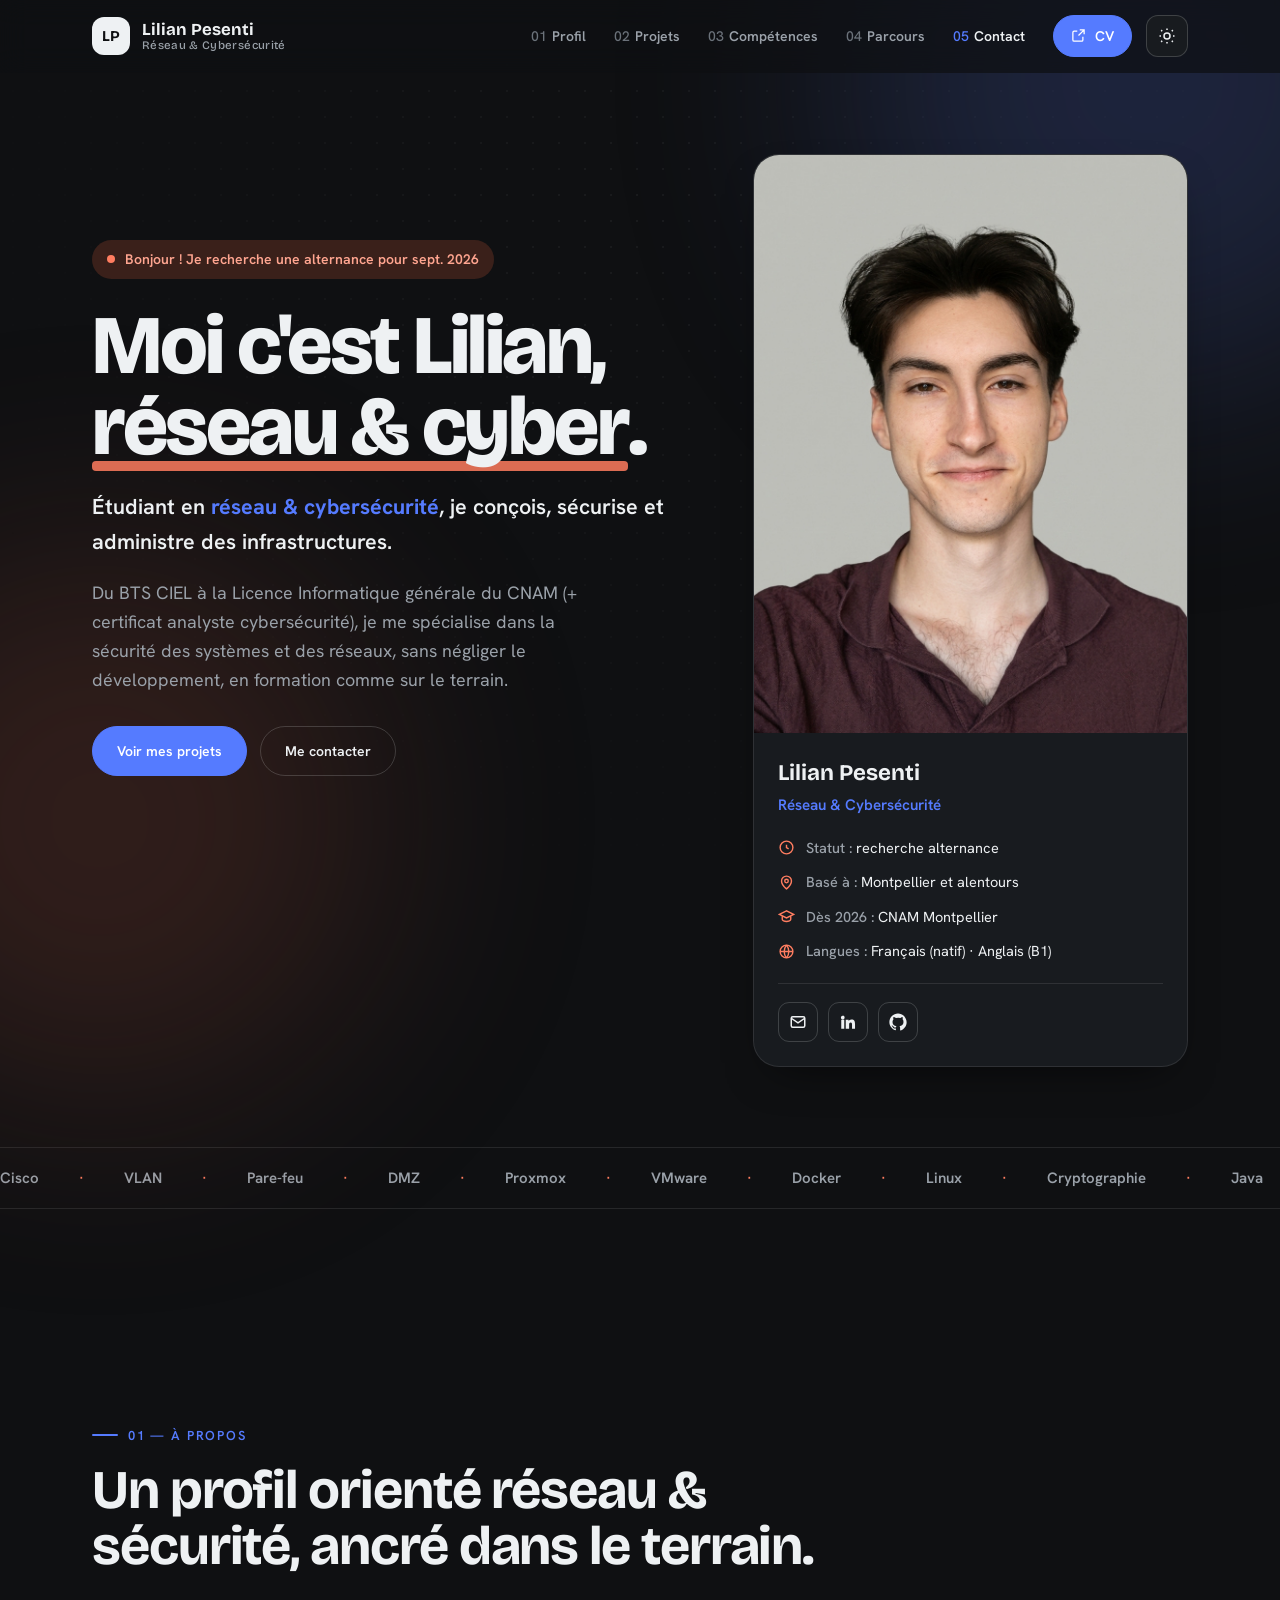
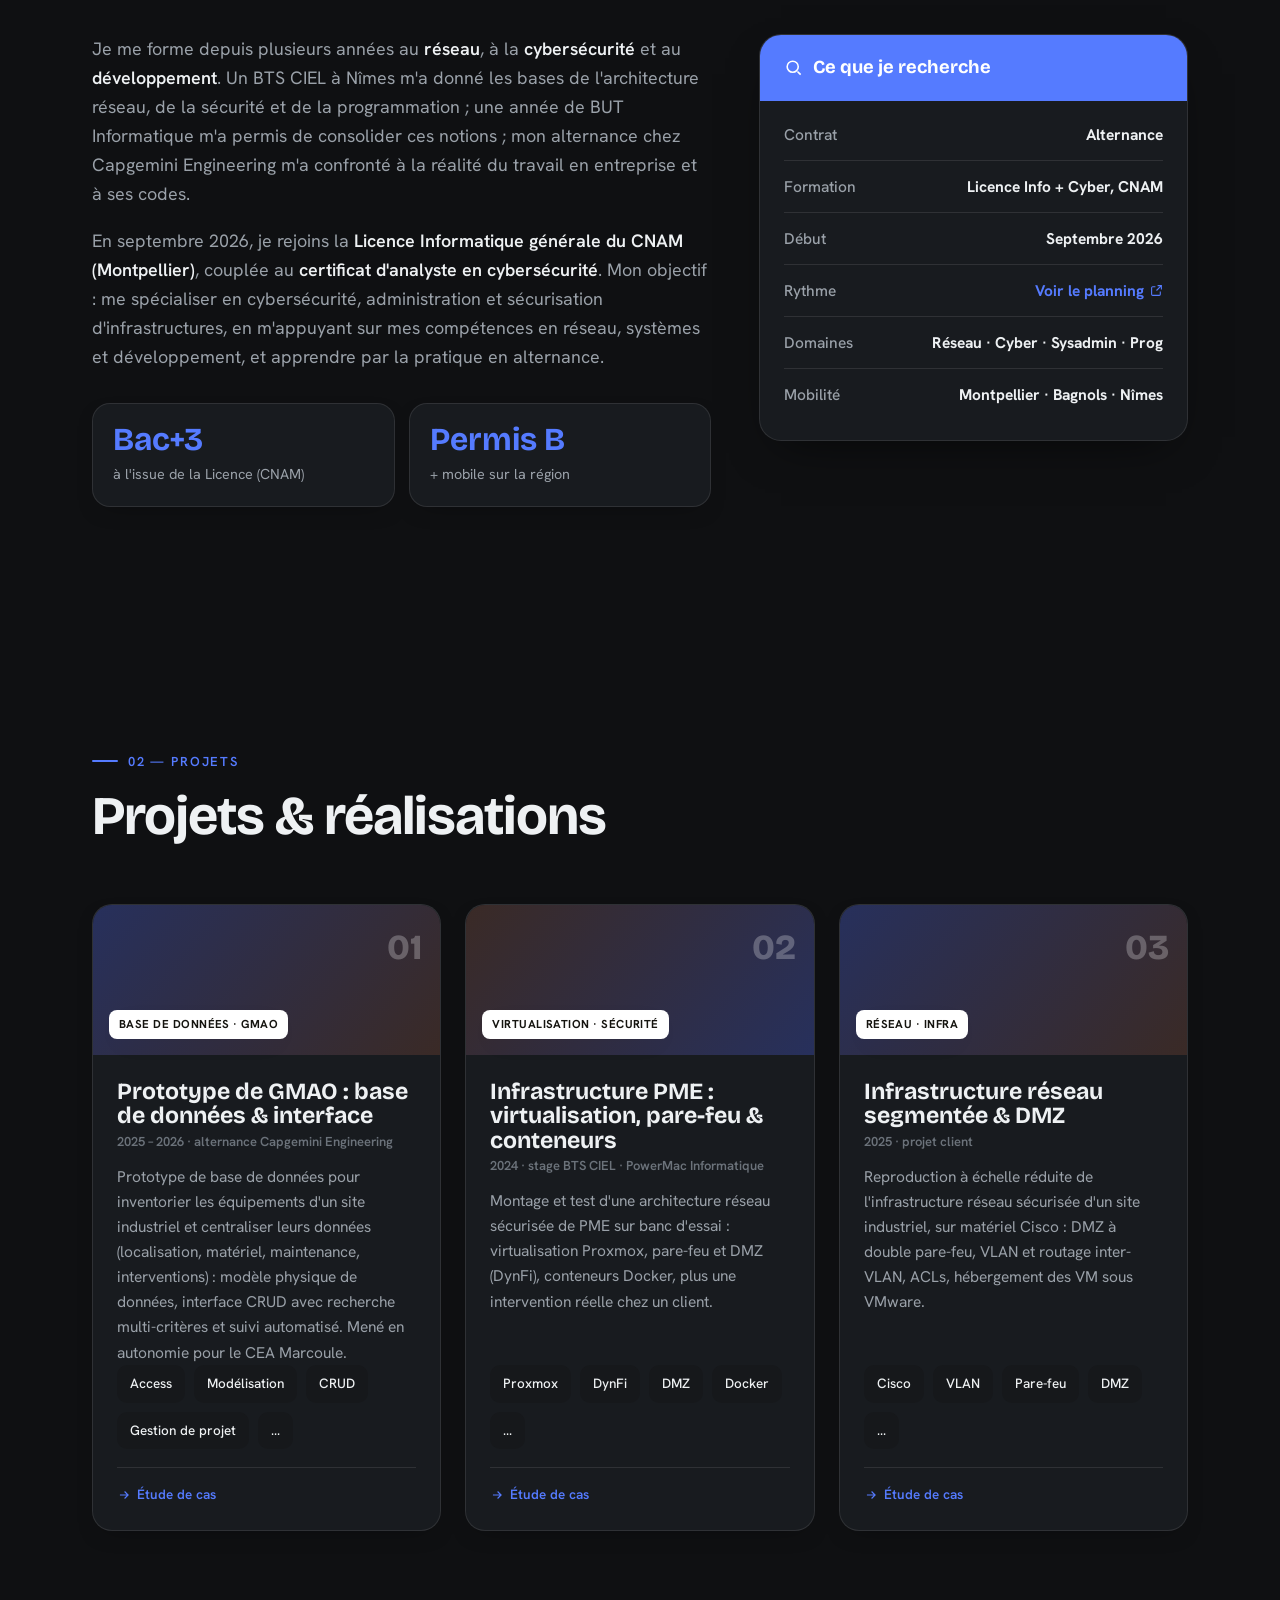
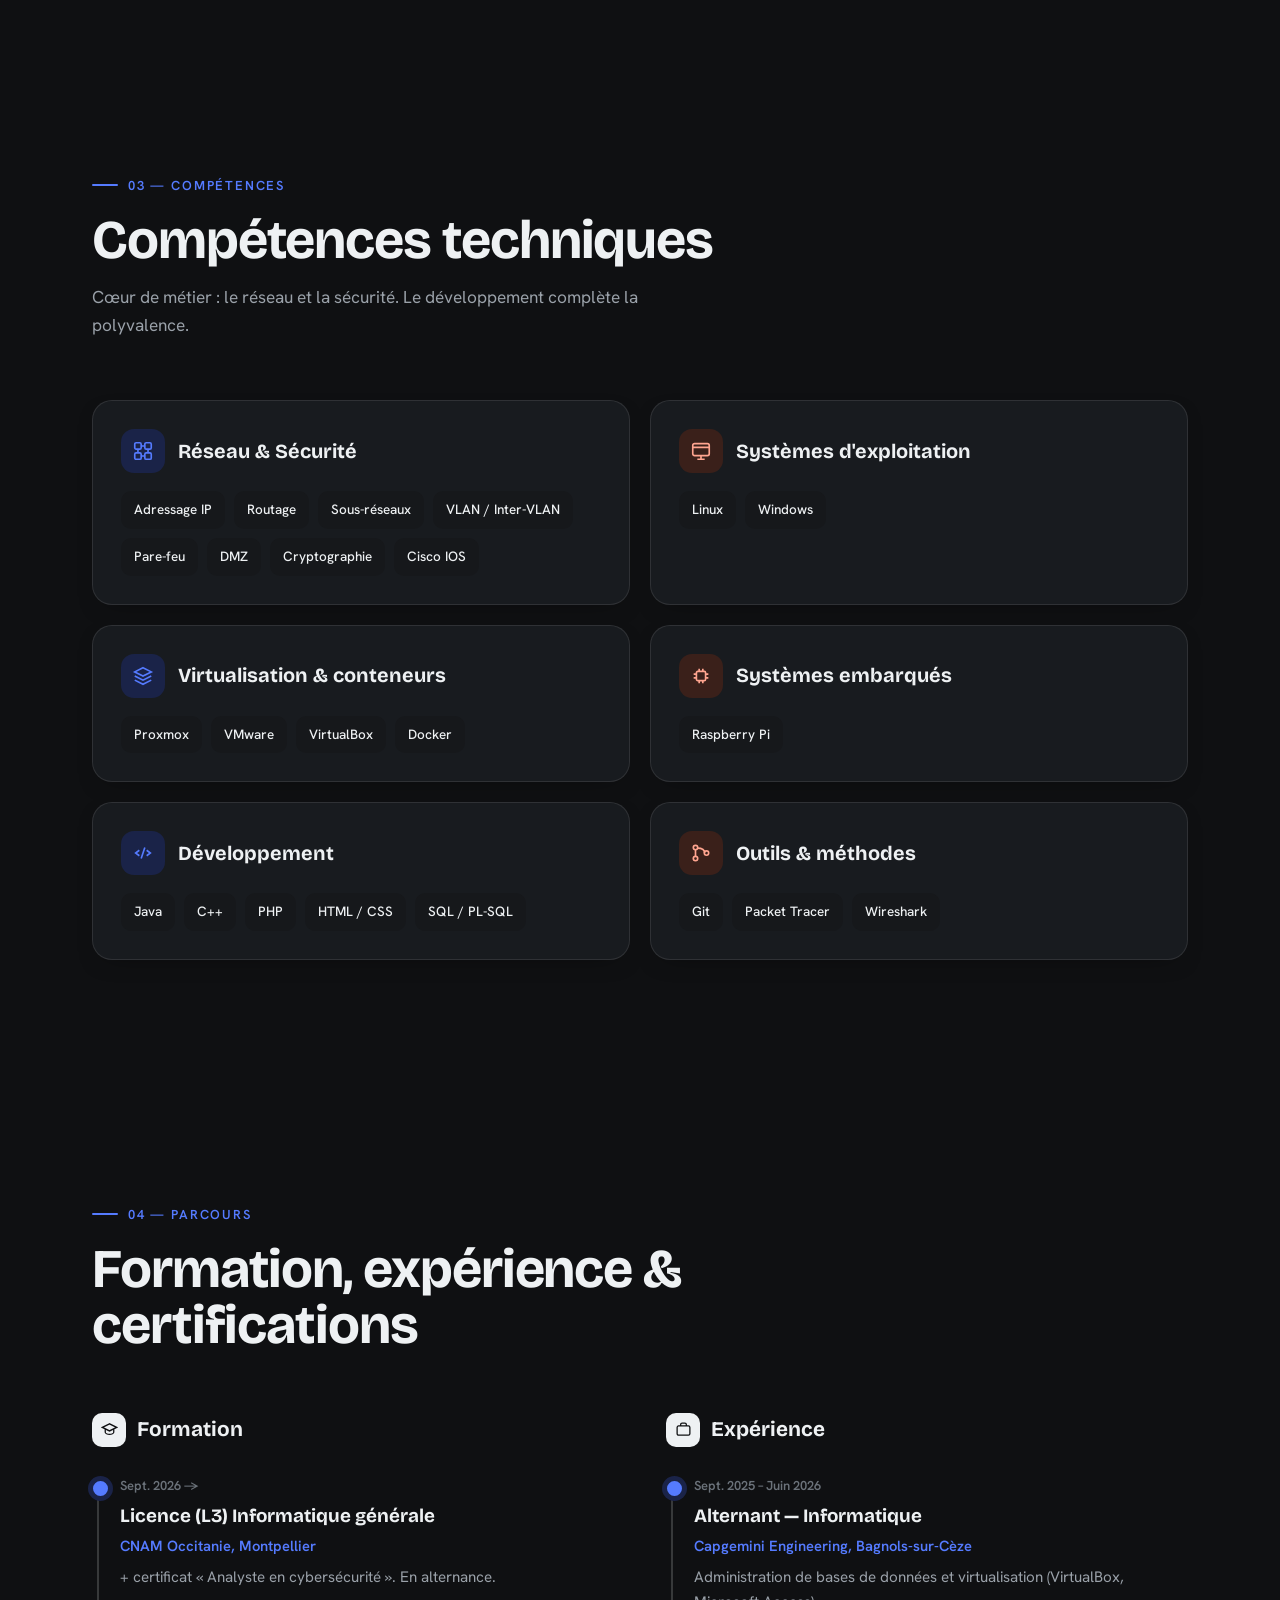
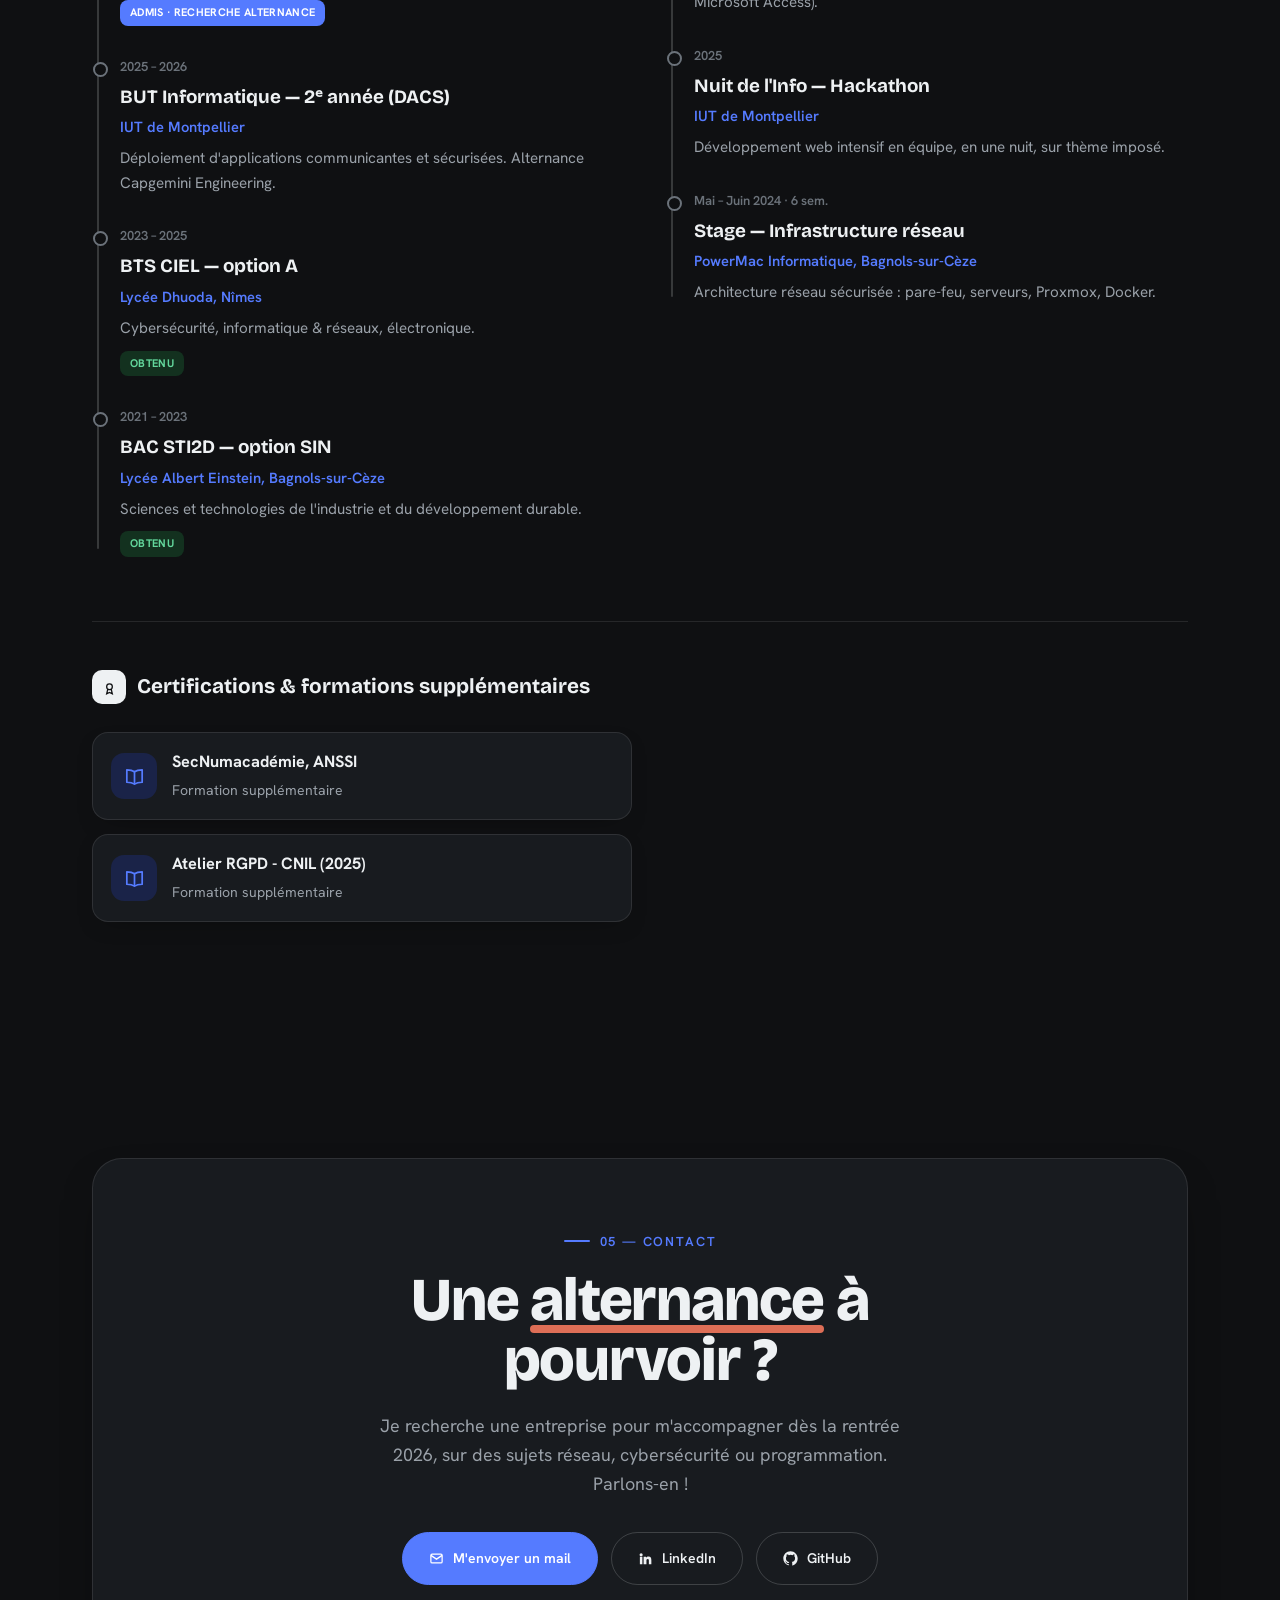
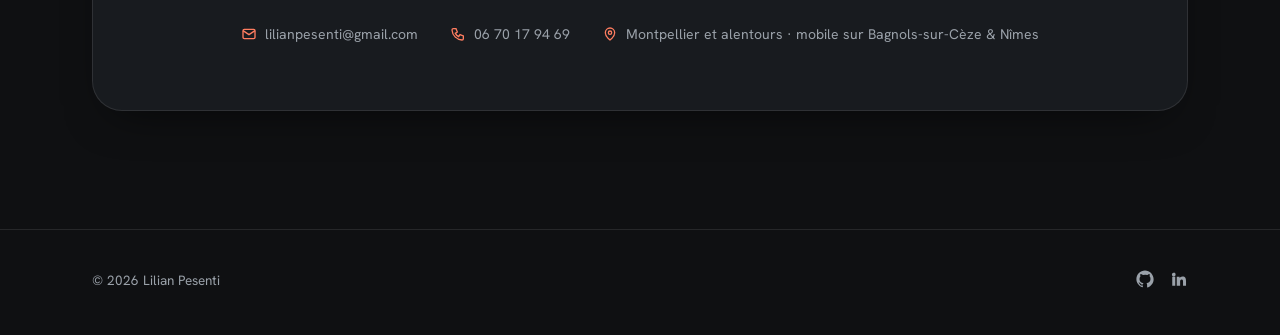
==== index.html @ 59ba8c82 "Add files via upload" ====
<!DOCTYPE html>
<html lang="fr">
<head>
<meta charset="UTF-8" />
<script>(function(){var d=document.documentElement;d.classList.add('js');try{var t=localStorage.getItem('theme');if(t!=='light')d.classList.add('dark');}catch(e){}})();</script>
<meta name="viewport" content="width=device-width, initial-scale=1.0" />
<title>Lilian Pesenti — Réseau &amp; Cybersécurité</title>
<meta name="description" content="Portfolio de Lilian Pesenti, étudiant en réseau & cybersécurité. Recherche une alternance, Licence Informatique générale + certificat analyste cybersécurité, CNAM Montpellier, septembre 2026." />

<link rel="preconnect" href="https://fonts.googleapis.com" />
<link rel="preconnect" href="https://fonts.gstatic.com" crossorigin />
<link href="https://fonts.googleapis.com/css2?family=Bricolage+Grotesque:opsz,wght@12..96,500..800&family=Hanken+Grotesk:wght@400;500;600;700&display=swap" rel="stylesheet" />

<link rel="stylesheet" href="css/base.css" />
<link rel="stylesheet" href="css/main.css" />
<link rel="stylesheet" href="css/dark.css" />
<script src="js/main.js" defer></script>
</head>
<body>
<div class="dots"></div><div class="blob b1"></div><div class="blob b2"></div>

<header id="top">
  <div class="wrap nav">
    <a class="brand" href="#"><span class="mk">LP</span><span class="nm">Lilian Pesenti<small>Réseau &amp; Cybersécurité</small></span></a>
    <div class="nav-right">
      <nav class="nav-links" id="menu">
        <a href="#profil"><span class="n">01</span>Profil</a>
        <a href="#projets"><span class="n">02</span>Projets</a>
        <a href="#competences"><span class="n">03</span>Compétences</a>
        <a href="#parcours"><span class="n">04</span>Parcours</a>
        <a href="#contact"><span class="n">05</span>Contact</a>
        <!-- ⚠ Dépose ton CV dans assets/CV.pdf -->
        <a class="btn btn-fill" href="assets/CV.pdf" target="_blank" rel="noopener"><svg viewBox="0 0 24 24" fill="none" stroke="currentColor" stroke-width="2"><path d="M14 3h7v7M21 3l-9 9M19 14v5a2 2 0 01-2 2H5a2 2 0 01-2-2V7a2 2 0 012-2h5"/></svg>CV</a>
      </nav>
      <button class="theme-toggle" id="themeToggle" aria-label="Changer de thème" title="Mode clair / sombre">
        <svg class="ic-sun" viewBox="0 0 24 24" fill="none" stroke="currentColor" stroke-width="2"><circle cx="12" cy="12" r="4"/><path d="M12 2v2M12 20v2M4 12H2M22 12h-2M5.6 5.6L4.2 4.2M19.8 19.8l-1.4-1.4M18.4 5.6l1.4-1.4M4.2 19.8l1.4-1.4"/></svg>
        <svg class="ic-moon" viewBox="0 0 24 24" fill="none" stroke="currentColor" stroke-width="2"><path d="M21 12.8A9 9 0 1111.2 3a7 7 0 009.8 9.8z"/></svg>
      </button>
      <button class="burger" id="burger" aria-label="Menu"><span></span><span></span><span></span></button>
    </div>
  </div>
</header>

<main>
<!-- ===================== HERO ===================== -->
<section class="hero">
  <div class="wrap">
    <div class="hero-grid">
      <div>
        <span class="hello" data-stg><span class="dot"></span>Bonjour ! Je recherche une alternance pour sept. 2026</span>
        <h1 data-stg>Moi c'est Lilian,<br><span class="u">réseau &amp; cyber</span>.</h1>
        <p class="role" data-stg>Étudiant en <b>réseau &amp; cybersécurité</b>, je conçois, sécurise et administre des infrastructures.</p>
        <!-- À AFFINER : ta phrase d'accroche -->
        <p class="lead" data-stg>Du BTS CIEL à la Licence Informatique générale du CNAM (+ certificat analyste cybersécurité), je me spécialise dans la sécurité des systèmes et des réseaux, sans négliger le développement, en formation comme sur le terrain.</p>
        <div class="cta" data-stg>
          <a class="btn btn-fill" href="#projets">Voir mes projets</a>
          <a class="btn" href="#contact">Me contacter</a>
        </div>
      </div>

      <aside class="pcard" data-stg>
        <div class="photo">
          <img src="assets/photo.jpg" alt="Lilian Pesenti" onerror="this.style.display='none';this.nextElementSibling.style.display='flex';">
          <div class="ph-ic" style="display:none;"><svg viewBox="0 0 24 24" fill="none" stroke="currentColor" stroke-width="1.6"><circle cx="12" cy="9" r="4"/><path d="M5.5 20a7 7 0 0113 0"/></svg>Ta photo ici</div>
        </div>
        <div class="pbody">
          <div class="pname">Lilian Pesenti</div>
          <div class="prole">Réseau &amp; Cybersécurité</div>
          <div class="pfacts">
            <div class="pf"><svg viewBox="0 0 24 24" fill="none" stroke="currentColor" stroke-width="2"><circle cx="12" cy="12" r="9"/><path d="M12 8v4l3 2"/></svg><span><b>Statut :</b> recherche alternance</span></div>
            <div class="pf"><svg viewBox="0 0 24 24" fill="none" stroke="currentColor" stroke-width="2"><path d="M12 21s-7-5.6-7-11a7 7 0 1114 0c0 5.4-7 11-7 11z"/><circle cx="12" cy="10" r="2.5"/></svg><span><b>Basé à :</b> Montpellier et alentours</span></div>
            <div class="pf"><svg viewBox="0 0 24 24" fill="none" stroke="currentColor" stroke-width="2"><path d="M12 4L2 9l10 5 10-5-10-5zM6 12v4c0 1.5 3 3 6 3s6-1.5 6-3v-4"/></svg><span><b>Dès 2026 :</b> CNAM Montpellier</span></div>
            <div class="pf"><svg viewBox="0 0 24 24" fill="none" stroke="currentColor" stroke-width="2"><circle cx="12" cy="12" r="9"/><path d="M3 12h18M12 3a14 14 0 010 18M12 3a14 14 0 000 18"/></svg><span><b>Langues :</b> Français (natif) · Anglais (B1)</span></div>
          </div>
          <div class="psoc">
            <a href="mailto:lilianpesenti@gmail.com" aria-label="E-mail"><svg viewBox="0 0 24 24" fill="none" stroke="currentColor" stroke-width="2"><rect x="3" y="5" width="18" height="14" rx="2"/><path d="M3 7l9 6 9-6"/></svg></a>
            <a href="https://www.linkedin.com/in/lilian-pesenti" target="_blank" rel="noopener" aria-label="LinkedIn"><svg viewBox="0 0 24 24" fill="currentColor"><path d="M4.98 3.5A2.5 2.5 0 002.5 6a2.5 2.5 0 002.48 2.5A2.5 2.5 0 007.5 6 2.5 2.5 0 004.98 3.5zM3 9h4v12H3zM9 9h3.8v1.7h.05c.53-1 1.83-2.05 3.76-2.05 4.02 0 4.76 2.65 4.76 6.1V21h-4v-5.4c0-1.29-.02-2.95-1.8-2.95-1.8 0-2.07 1.4-2.07 2.85V21H9z"/></svg></a>
            <a href="https://github.com/LilianPST" target="_blank" rel="noopener" aria-label="GitHub"><svg viewBox="0 0 24 24" fill="currentColor"><path d="M12 .5C5.7.5.5 5.7.5 12c0 5.1 3.3 9.4 7.9 10.9.6.1.8-.2.8-.5v-1.8c-3.2.7-3.9-1.4-3.9-1.4-.5-1.3-1.3-1.7-1.3-1.7-1-.7.1-.7.1-.7 1.2.1 1.8 1.2 1.8 1.2 1 1.8 2.7 1.3 3.4 1 .1-.8.4-1.3.7-1.6-2.6-.3-5.3-1.3-5.3-5.8 0-1.3.5-2.3 1.2-3.1-.1-.3-.5-1.5.1-3.1 0 0 1-.3 3.3 1.2a11.5 11.5 0 016 0C17 5 18 5.3 18 5.3c.6 1.6.2 2.8.1 3.1.8.8 1.2 1.8 1.2 3.1 0 4.5-2.7 5.5-5.3 5.8.4.4.8 1.1.8 2.2v3.3c0 .3.2.6.8.5 4.6-1.5 7.9-5.8 7.9-10.9C23.5 5.7 18.3.5 12 .5z"/></svg></a>
          </div>
        </div>
      </aside>
    </div>
  </div>

  <div class="strip" aria-hidden="true">
    <div class="run"><span>Cisco <i>·</i> VLAN <i>·</i> Pare-feu <i>·</i> DMZ <i>·</i> Proxmox <i>·</i> VMware <i>·</i> Docker <i>·</i> Linux <i>·</i> Cryptographie <i>·</i> Java <i>·</i> SQL <i>·</i> Git <i>·</i></span><span>Cisco <i>·</i> VLAN <i>·</i> Pare-feu <i>·</i> DMZ <i>·</i> Proxmox <i>·</i> VMware <i>·</i> Docker <i>·</i> Linux <i>·</i> Cryptographie <i>·</i> Java <i>·</i> SQL <i>·</i> Git <i>·</i></span></div>
  </div>
</section>

<!-- ===================== PROFIL ===================== -->
<section id="profil">
  <div class="wrap">
    <div class="sec-head reveal"><span class="eyebrow">01 — À propos</span><h2>Un profil orienté réseau &amp; sécurité, ancré dans le terrain.</h2></div>
    <div class="about-grid">
      <div class="about-text reveal">
        <p>Je me forme depuis plusieurs années au <b>réseau</b>, à la <b>cybersécurité</b> et au <b>développement</b>. Un BTS CIEL à Nîmes m'a donné les bases de l'architecture réseau, de la sécurité et de la programmation ; une année de BUT Informatique m'a permis de consolider ces notions ; mon alternance chez Capgemini Engineering m'a confronté à la réalité du travail en entreprise et à ses codes.</p>
        <p>En septembre 2026, je rejoins la <b>Licence Informatique générale du CNAM (Montpellier)</b>, couplée au <b>certificat d'analyste en cybersécurité</b>. Mon objectif : me spécialiser en cybersécurité, administration et sécurisation d'infrastructures, en m'appuyant sur mes compétences en réseau, systèmes et développement, et apprendre par la pratique en alternance.</p>
        <div class="metrics">
          <div class="metric reveal"><div class="n">Bac+3</div><div class="l">à l'issue de la Licence (CNAM)</div></div>
          <div class="metric reveal"><div class="n">Permis B</div><div class="l">+ mobile sur la région</div></div>
        </div>
      </div>
      <aside class="seek reveal">
        <div class="top"><svg viewBox="0 0 24 24" fill="none" stroke="currentColor" stroke-width="2"><circle cx="11" cy="11" r="7"/><path d="M21 21l-4-4"/></svg>Ce que je recherche</div>
        <div class="body">
          <div class="row"><dt>Contrat</dt><dd>Alternance</dd></div>
          <div class="row"><dt>Formation</dt><dd>Licence Info + Cyber, CNAM</dd></div>
          <div class="row"><dt>Début</dt><dd>Septembre 2026</dd></div>
          <div class="row"><dt>Rythme</dt><dd><a href="assets/PlanningAlternance.pdf" target="_blank" rel="noopener">Voir le planning <svg viewBox="0 0 24 24" fill="none" stroke="currentColor" stroke-width="2"><path d="M14 3h7v7M21 3l-9 9M19 14v5a2 2 0 01-2 2H5a2 2 0 01-2-2V7a2 2 0 012-2h5"/></svg></a></dd></div>
          <div class="row"><dt>Domaines</dt><dd>Réseau · Cyber · Sysadmin · Prog</dd></div>
          <div class="row"><dt>Mobilité</dt><dd>Montpellier · Bagnols · Nîmes</dd></div>
        </div>
      </aside>
    </div>
  </div>
</section>

<!-- ===================== PROJETS ===================== -->
<section id="projets">
  <div class="wrap">
    <div class="sec-head reveal"><span class="eyebrow">02 — Projets</span><h2>Projets &amp; réalisations</h2></div>
    <div class="proj-grid">
      <article class="proj reveal">
        <div class="cover"><span class="ci">01</span><span class="ctag">Base de données · GMAO</span></div>
        <div class="pin"><h3>Prototype de GMAO : base de données &amp; interface</h3><div class="yr">2025 – 2026 · alternance Capgemini Engineering</div><p>Prototype de base de données pour inventorier les équipements d'un site industriel et centraliser leurs données (localisation, matériel, maintenance, interventions) : modèle physique de données, interface CRUD avec recherche multi-critères et suivi automatisé. Mené en autonomie pour le CEA Marcoule.</p><div class="chips"><span class="chip">Access</span><span class="chip">Modélisation</span><span class="chip">CRUD</span><span class="chip">Gestion de projet</span><span class="chip">…</span></div><div class="links"><a class="card-link" href="projet-bdd-gmao.html"><svg viewBox="0 0 24 24" fill="none" stroke="currentColor" stroke-width="2"><path d="M5 12h14M13 6l6 6-6 6"/></svg>Étude de cas</a></div></div>
      </article>
      <article class="proj reveal">
        <div class="cover"><span class="ci">02</span><span class="ctag">Virtualisation · Sécurité</span></div>
        <div class="pin"><h3>Infrastructure PME : virtualisation, pare-feu &amp; conteneurs</h3><div class="yr">2024 · stage BTS CIEL · PowerMac Informatique</div><p>Montage et test d'une architecture réseau sécurisée de PME sur banc d'essai : virtualisation Proxmox, pare-feu et DMZ (DynFi), conteneurs Docker, plus une intervention réelle chez un client.</p><div class="chips"><span class="chip">Proxmox</span><span class="chip">DynFi</span><span class="chip">DMZ</span><span class="chip">Docker</span><span class="chip">…</span></div><div class="links"><a class="card-link" href="projet-infra-pme.html"><svg viewBox="0 0 24 24" fill="none" stroke="currentColor" stroke-width="2"><path d="M5 12h14M13 6l6 6-6 6"/></svg>Étude de cas</a></div></div>
      </article>
      <article class="proj reveal">
        <div class="cover"><span class="ci">03</span><span class="ctag">Réseau · Infra</span></div>
        <div class="pin"><h3>Infrastructure réseau segmentée &amp; DMZ</h3><div class="yr">2025 · projet client</div><p>Reproduction à échelle réduite de l'infrastructure réseau sécurisée d'un site industriel, sur matériel Cisco : DMZ à double pare-feu, VLAN et routage inter-VLAN, ACLs, hébergement des VM sous VMware.</p><div class="chips"><span class="chip">Cisco</span><span class="chip">VLAN</span><span class="chip">Pare-feu</span><span class="chip">DMZ</span><span class="chip">…</span></div><div class="links"><a class="card-link" href="projet-reseau-dmz.html"><svg viewBox="0 0 24 24" fill="none" stroke="currentColor" stroke-width="2"><path d="M5 12h14M13 6l6 6-6 6"/></svg>Étude de cas</a></div></div>
      </article>
    </div>
  </div>
</section>

<!-- ===================== COMPÉTENCES ===================== -->
<section id="competences">
  <div class="wrap">
    <div class="sec-head reveal"><span class="eyebrow">03 — Compétences</span><h2>Compétences techniques</h2><p class="kicker">Cœur de métier : le réseau et la sécurité. Le développement complète la polyvalence.</p></div>
    <div class="skills-grid">

      <div class="skill-card reveal">
        <div class="head"><span class="ic"><svg viewBox="0 0 24 24" fill="none" stroke="currentColor" stroke-width="1.8"><rect x="3" y="3" width="7" height="7" rx="1.5"/><rect x="14" y="3" width="7" height="7" rx="1.5"/><rect x="3" y="14" width="7" height="7" rx="1.5"/><rect x="14" y="14" width="7" height="7" rx="1.5"/><path d="M10 6.5h4M6.5 10v4M17.5 10v4M10 17.5h4"/></svg></span><h3>Réseau &amp; Sécurité</h3></div>
        <div class="chips"><span class="chip">Adressage IP</span><span class="chip">Routage</span><span class="chip">Sous-réseaux</span><span class="chip">VLAN / Inter-VLAN</span><span class="chip">Pare-feu</span><span class="chip">DMZ</span><span class="chip">Cryptographie</span><span class="chip">Cisco IOS</span></div>
      </div>

      <div class="skill-card reveal">
        <div class="head"><span class="ic"><svg viewBox="0 0 24 24" fill="none" stroke="currentColor" stroke-width="1.8"><rect x="3" y="4" width="18" height="13" rx="2"/><path d="M3 8h18M6 6h.01M8.5 6h.01"/><path d="M8 21h8M12 17v4"/></svg></span><h3>Systèmes d'exploitation</h3></div>
        <div class="chips"><span class="chip">Linux</span><span class="chip">Windows</span></div>
      </div>

      <div class="skill-card reveal">
        <div class="head"><span class="ic"><svg viewBox="0 0 24 24" fill="none" stroke="currentColor" stroke-width="1.8"><path d="M12 3l9 4.5-9 4.5-9-4.5L12 3z"/><path d="M3 12l9 4.5L21 12M3 16.5L12 21l9-4.5"/></svg></span><h3>Virtualisation &amp; conteneurs</h3></div>
        <div class="chips"><span class="chip">Proxmox</span><span class="chip">VMware</span><span class="chip">VirtualBox</span><span class="chip">Docker</span></div>
      </div>

      <div class="skill-card reveal">
        <div class="head"><span class="ic"><svg viewBox="0 0 24 24" fill="none" stroke="currentColor" stroke-width="1.8"><rect x="7" y="7" width="10" height="10" rx="1.5"/><path d="M10 7V4M14 7V4M10 20v-3M14 20v-3M7 10H4M7 14H4M20 10h-3M20 14h-3"/></svg></span><h3>Systèmes embarqués</h3></div>
        <!-- ⚠ Tu peux ajouter Arduino, microcontrôleurs, etc. si tu les pratiques -->
        <div class="chips"><span class="chip">Raspberry Pi</span></div>
      </div>

      <div class="skill-card reveal">
        <div class="head"><span class="ic"><svg viewBox="0 0 24 24" fill="none" stroke="currentColor" stroke-width="1.8"><path d="M8 9l-4 3 4 3M16 9l4 3-4 3M14 6l-4 12"/></svg></span><h3>Développement</h3></div>
        <div class="chips"><span class="chip">Java</span><span class="chip">C++</span><span class="chip">PHP</span><span class="chip">HTML / CSS</span><span class="chip">SQL / PL-SQL</span></div>
      </div>

      <div class="skill-card reveal">
        <div class="head"><span class="ic"><svg viewBox="0 0 24 24" fill="none" stroke="currentColor" stroke-width="1.8"><circle cx="6" cy="6" r="2.4"/><circle cx="6" cy="18" r="2.4"/><circle cx="18" cy="12" r="2.4"/><path d="M6 8.4v7.2M8 6.6c5 0 8 1.4 8 5.4"/></svg></span><h3>Outils &amp; méthodes</h3></div>
        <div class="chips"><span class="chip">Git</span><span class="chip">Packet Tracer</span><span class="chip">Wireshark</span></div>
      </div>

    </div>
  </div>
</section>

<!-- ===================== PARCOURS ===================== -->
<section id="parcours">
  <div class="wrap">
    <div class="sec-head reveal"><span class="eyebrow">04 — Parcours</span><h2>Formation, expérience &amp; certifications</h2></div>
    <div class="cols">
      <div class="reveal">
        <div class="col-title"><span class="ic"><svg viewBox="0 0 24 24" fill="none" stroke="currentColor" stroke-width="1.8"><path d="M12 4L2 9l10 5 10-5-10-5zM6 12v4c0 1.5 3 3 6 3s6-1.5 6-3v-4"/></svg></span>Formation</div>
        <div class="tl">
          <div class="tl-item live"><div class="date">Sept. 2026 →</div><h4>Licence (L3) Informatique générale</h4><div class="org">CNAM Occitanie, Montpellier</div><p>+ certificat « Analyste en cybersécurité ». En alternance.</p><span class="badge live">Admis · recherche alternance</span></div>
          <div class="tl-item"><div class="date">2025 – 2026</div><h4>BUT Informatique — 2ᵉ année (DACS)</h4><div class="org">IUT de Montpellier</div><p>Déploiement d'applications communicantes et sécurisées. Alternance Capgemini Engineering.</p></div>
          <div class="tl-item"><div class="date">2023 – 2025</div><h4>BTS CIEL — option A</h4><div class="org">Lycée Dhuoda, Nîmes</div><p>Cybersécurité, informatique &amp; réseaux, électronique.</p><span class="badge ok">Obtenu</span></div>
          <div class="tl-item"><div class="date">2021 – 2023</div><h4>BAC STI2D — option SIN</h4><div class="org">Lycée Albert Einstein, Bagnols-sur-Cèze</div><!-- ⚠ vérifier le lycée --><p>Sciences et technologies de l'industrie et du développement durable.</p><span class="badge ok">Obtenu</span></div>
        </div>
      </div>
      <div class="reveal">
        <div class="col-title"><span class="ic"><svg viewBox="0 0 24 24" fill="none" stroke="currentColor" stroke-width="1.8"><rect x="3" y="7" width="18" height="13" rx="2"/><path d="M8 7V5a2 2 0 012-2h4a2 2 0 012 2v2"/></svg></span>Expérience</div>
        <div class="tl">
          <div class="tl-item live"><div class="date">Sept. 2025 – Juin 2026</div><h4>Alternant — Informatique</h4><div class="org">Capgemini Engineering, Bagnols-sur-Cèze</div><!-- ⚠ enrichir les missions --><p>Administration de bases de données et virtualisation (VirtualBox, Microsoft Access).</p></div>
          <div class="tl-item"><div class="date">2025</div><h4>Nuit de l'Info — Hackathon</h4><div class="org">IUT de Montpellier</div><p>Développement web intensif en équipe, en une nuit, sur thème imposé.</p></div>
          <div class="tl-item"><div class="date">Mai – Juin 2024 · 6 sem.</div><h4>Stage — Infrastructure réseau</h4><div class="org">PowerMac Informatique, Bagnols-sur-Cèze</div><p>Architecture réseau sécurisée : pare-feu, serveurs, Proxmox, Docker.</p></div>
        </div>
      </div>
    </div>

    <!-- Certifications : bandeau pleine largeur, mis en avant -->
    <div class="certs-block reveal">
      <div class="col-title"><span class="ic"><svg viewBox="0 0 24 24" fill="none" stroke="currentColor" stroke-width="1.8"><path d="M12 15a4 4 0 100-8 4 4 0 000 8zM9.5 14.5L8 21l4-2 4 2-1.5-6.5"/></svg></span>Certifications &amp; formations supplémentaires</div>
      <div class="cert-grid">
        <div class="cert"><span class="bd"><svg viewBox="0 0 24 24" fill="none" stroke="currentColor" stroke-width="1.8" stroke-linejoin="round"><path d="M12 7c-1.8-1.3-4.5-2-8-2v13c3.5 0 6.2.7 8 2 1.8-1.3 4.5-2 8-2V5c-3.5 0-6.2.7-8 2z"/><path d="M12 7v13"/></svg></span><div><strong>SecNumacadémie, ANSSI</strong><span>Formation supplémentaire</span></div></div>
        <div class="cert"><span class="bd"><svg viewBox="0 0 24 24" fill="none" stroke="currentColor" stroke-width="1.8" stroke-linejoin="round"><path d="M12 7c-1.8-1.3-4.5-2-8-2v13c3.5 0 6.2.7 8 2 1.8-1.3 4.5-2 8-2V5c-3.5 0-6.2.7-8 2z"/><path d="M12 7v13"/></svg></span><div><strong>Atelier RGPD - CNIL (2025)</strong><span>Formation supplémentaire</span></div></div>
      </div>
    </div>
  </div>
</section>

<!-- ===================== CONTACT ===================== -->
<section id="contact">
  <div class="wrap">
    <div class="contact-card reveal">
      <span class="eyebrow" style="justify-content:center;">05 — Contact</span>
      <h2>Une <span class="u">alternance</span> à pourvoir&nbsp;?</h2>
      <p class="sub">Je recherche une entreprise pour m'accompagner dès la rentrée 2026, sur des sujets réseau, cybersécurité ou programmation. Parlons-en !</p>
      <div class="actions">
        <a class="btn btn-fill" href="mailto:lilianpesenti@gmail.com"><svg viewBox="0 0 24 24" fill="none" stroke="currentColor" stroke-width="2"><rect x="3" y="5" width="18" height="14" rx="2"/><path d="M3 7l9 6 9-6"/></svg>M'envoyer un mail</a>
        <a class="btn" href="https://www.linkedin.com/in/lilian-pesenti" target="_blank" rel="noopener"><svg viewBox="0 0 24 24" fill="currentColor"><path d="M4.98 3.5A2.5 2.5 0 002.5 6a2.5 2.5 0 002.48 2.5A2.5 2.5 0 007.5 6 2.5 2.5 0 004.98 3.5zM3 9h4v12H3zM9 9h3.8v1.7h.05c.53-1 1.83-2.05 3.76-2.05 4.02 0 4.76 2.65 4.76 6.1V21h-4v-5.4c0-1.29-.02-2.95-1.8-2.95-1.8 0-2.07 1.4-2.07 2.85V21H9z"/></svg>LinkedIn</a>
        <a class="btn" href="https://github.com/LilianPST" target="_blank" rel="noopener"><svg viewBox="0 0 24 24" fill="currentColor"><path d="M12 .5C5.7.5.5 5.7.5 12c0 5.1 3.3 9.4 7.9 10.9.6.1.8-.2.8-.5v-1.8c-3.2.7-3.9-1.4-3.9-1.4-.5-1.3-1.3-1.7-1.3-1.7-1-.7.1-.7.1-.7 1.2.1 1.8 1.2 1.8 1.2 1 1.8 2.7 1.3 3.4 1 .1-.8.4-1.3.7-1.6-2.6-.3-5.3-1.3-5.3-5.8 0-1.3.5-2.3 1.2-3.1-.1-.3-.5-1.5.1-3.1 0 0 1-.3 3.3 1.2a11.5 11.5 0 016 0C17 5 18 5.3 18 5.3c.6 1.6.2 2.8.1 3.1.8.8 1.2 1.8 1.2 3.1 0 4.5-2.7 5.5-5.3 5.8.4.4.8 1.1.8 2.2v3.3c0 .3.2.6.8.5 4.6-1.5 7.9-5.8 7.9-10.9C23.5 5.7 18.3.5 12 .5z"/></svg>GitHub</a>
      </div>
      <div class="meta">
        <span><svg viewBox="0 0 24 24" fill="none" stroke="currentColor" stroke-width="2"><rect x="3" y="5" width="18" height="14" rx="2"/><path d="M3 7l9 6 9-6"/></svg>lilianpesenti@gmail.com</span>
        <span><svg viewBox="0 0 24 24" fill="none" stroke="currentColor" stroke-width="2"><path d="M5 4h4l2 5-3 2a11 11 0 005 5l2-3 5 2v4a2 2 0 01-2 2A16 16 0 013 6a2 2 0 012-2z"/></svg>06 70 17 94 69</span>
        <span><svg viewBox="0 0 24 24" fill="none" stroke="currentColor" stroke-width="2"><path d="M12 21s-7-5.6-7-11a7 7 0 1114 0c0 5.4-7 11-7 11z"/><circle cx="12" cy="10" r="2.5"/></svg>Montpellier et alentours · mobile sur Bagnols-sur-Cèze &amp; Nîmes</span>
      </div>
    </div>
  </div>
</section>
</main>

<footer><div class="wrap foot"><span>© <span id="year"></span> Lilian Pesenti</span><div class="soc"><a href="https://github.com/LilianPST" target="_blank" rel="noopener" aria-label="GitHub"><svg viewBox="0 0 24 24" fill="currentColor"><path d="M12 .5C5.7.5.5 5.7.5 12c0 5.1 3.3 9.4 7.9 10.9.6.1.8-.2.8-.5v-1.8c-3.2.7-3.9-1.4-3.9-1.4-.5-1.3-1.3-1.7-1.3-1.7-1-.7.1-.7.1-.7 1.2.1 1.8 1.2 1.8 1.2 1 1.8 2.7 1.3 3.4 1 .1-.8.4-1.3.7-1.6-2.6-.3-5.3-1.3-5.3-5.8 0-1.3.5-2.3 1.2-3.1-.1-.3-.5-1.5.1-3.1 0 0 1-.3 3.3 1.2a11.5 11.5 0 016 0C17 5 18 5.3 18 5.3c.6 1.6.2 2.8.1 3.1.8.8 1.2 1.8 1.2 3.1 0 4.5-2.7 5.5-5.3 5.8.4.4.8 1.1.8 2.2v3.3c0 .3.2.6.8.5 4.6-1.5 7.9-5.8 7.9-10.9C23.5 5.7 18.3.5 12 .5z"/></svg></a><a href="https://www.linkedin.com/in/lilian-pesenti" target="_blank" rel="noopener" aria-label="LinkedIn"><svg viewBox="0 0 24 24" fill="currentColor"><path d="M4.98 3.5A2.5 2.5 0 002.5 6a2.5 2.5 0 002.48 2.5A2.5 2.5 0 007.5 6 2.5 2.5 0 004.98 3.5zM3 9h4v12H3zM9 9h3.8v1.7h.05c.53-1 1.83-2.05 3.76-2.05 4.02 0 4.76 2.65 4.76 6.1V21h-4v-5.4c0-1.29-.02-2.95-1.8-2.95-1.8 0-2.07 1.4-2.07 2.85V21H9z"/></svg></a></div></div></footer>
</body>
</html>
---- css/base.css ----
/* =============================================================
   BASE — tokens, reset, typographie, fonds, utilitaires partagés
   Modifier ici : couleurs, polices, boutons, puces, badges.
   ============================================================= */

:root{
  /* Couleurs */
  --bg:#f7f5f0;        --bg-2:#efece3;       --card:#ffffff;
  --ink:#1a1916;       --muted:#6c685f;      --muted-2:#9c978c;
  --blue:#2d5bff;      --blue-ink:#1c3fcf;   --blue-soft:#e7ecff;
  --coral:#ff6a4d;     --coral-ink:#c33c22;  --coral-soft:#ffe5de;
  --green:#16a34a;     --green-ink:#0a7c43;  --green-soft:#dcf5e6;
  --line:rgba(26,25,22,.10);  --line-2:rgba(26,25,22,.18);

  /* Ombres */
  --shadow:0 14px 44px -22px rgba(26,25,22,.30);
  --shadow-sm:0 6px 20px -12px rgba(26,25,22,.25);

  /* Typographie */
  --disp:'Bricolage Grotesque', sans-serif;
  --sans:'Hanken Grotesk', sans-serif;

  /* Mise en page */
  --maxw:1160px;  --r:20px;
  --ease:cubic-bezier(.22,.61,.36,1);
}

*{margin:0;padding:0;box-sizing:border-box;}
html{scroll-behavior:smooth;}
body{
  font-family:var(--sans);
  background:var(--bg);
  color:var(--ink);
  line-height:1.62;
  font-size:17px;
  -webkit-font-smoothing:antialiased;
  overflow-x:hidden;
}
a{color:inherit;text-decoration:none;}
img{max-width:100%;display:block;}
::selection{background:var(--blue);color:#fff;}

/* ---- Fonds décoratifs ---- */
.dots,.blob{position:fixed;z-index:0;pointer-events:none;}
.dots{
  inset:0;
  background-image:radial-gradient(rgba(26,25,22,.055) 1px,transparent 1px);
  background-size:26px 26px;
  -webkit-mask-image:radial-gradient(circle at 50% 24%,#000,transparent 78%);
          mask-image:radial-gradient(circle at 50% 24%,#000,transparent 78%);
}
.blob{border-radius:50%;filter:blur(120px);}
.blob.b1{width:620px;height:620px;background:#bfccff;top:-230px;right:-180px;opacity:.38;}
.blob.b2{width:560px;height:560px;background:#ffccbb;bottom:-200px;left:-180px;opacity:.32;}

/* ---- Conteneur & sections ---- */
.wrap{max-width:var(--maxw);margin:0 auto;padding:0 32px;position:relative;z-index:2;}
section{padding:118px 0;}

/* ---- En-têtes de section ---- */
.eyebrow{display:inline-flex;align-items:center;gap:10px;font-size:13px;font-weight:600;letter-spacing:.14em;text-transform:uppercase;color:var(--blue);}
.eyebrow::before{content:"";width:26px;height:2px;background:var(--blue);border-radius:2px;}
.sec-head{margin-bottom:60px;max-width:760px;}
.sec-head h2{font-family:var(--disp);font-weight:700;font-size:clamp(2.1rem,4.8vw,3.4rem);line-height:1.03;letter-spacing:-.02em;margin-top:16px;}
.sec-head .kicker{color:var(--muted);font-size:1.08rem;margin-top:16px;max-width:600px;}

/* ---- Boutons ---- */
.btn{
  font-size:14px;font-weight:600;padding:11px 20px;border-radius:999px;
  border:1.5px solid var(--line-2);background:transparent;color:var(--ink);
  cursor:pointer;display:inline-flex;align-items:center;gap:9px;
  transition:transform .2s var(--ease),box-shadow .2s,background .2s,color .2s,border-color .2s;
}
.btn:hover{transform:translateY(-2px);box-shadow:var(--shadow-sm);}
.btn svg{width:15px;height:15px;}
.btn-fill{background:var(--blue);border-color:var(--blue);color:#fff;}
.btn-fill:hover{background:var(--blue-ink);border-color:var(--blue-ink);box-shadow:0 12px 30px -12px rgba(45,91,255,.6);}

/* ---- Puces / tags ---- */
.chips{display:flex;flex-wrap:wrap;gap:9px;}
.chip{font-size:13.5px;font-weight:500;color:var(--ink);background:var(--bg-2);border:1px solid transparent;border-radius:10px;padding:7px 12px;transition:.2s;}
.chip:hover{background:var(--blue);color:#fff;}
.chip.ph{background:none;border:1px dashed var(--line-2);color:var(--muted-2);}

/* ---- Badges ---- */
.badge{display:inline-block;font-size:11px;font-weight:700;letter-spacing:.03em;text-transform:uppercase;padding:4px 10px;border-radius:8px;margin-top:10px;}
.badge.live{background:var(--blue);color:#fff;}
.badge.ok{background:var(--green-soft);color:var(--green-ink);} /* « Obtenu » → vert (positif) */

/* ---- Animations d'apparition ---- */
.js .reveal{opacity:0;transform:translateY(24px);transition:opacity .7s var(--ease),transform .7s var(--ease);}
.js .reveal.in{opacity:1;transform:none;}
.js [data-stg]{opacity:0;transform:translateY(20px);}
.js [data-stg].in{opacity:1;transform:none;transition:opacity .65s var(--ease),transform .65s var(--ease);}

@media (prefers-reduced-motion:reduce){
  *{animation:none!important;transition:none!important;}
  .js .reveal,.js [data-stg]{opacity:1!important;transform:none!important;}
  html{scroll-behavior:auto;}
}
---- css/main.css ----
/* =============================================================
   MAIN — nav, hero, sections, footer (mise en page)
   ============================================================= */

/* ---------- Navigation ---------- */
header{position:fixed;inset:0 0 auto 0;z-index:50;background:rgba(247,245,240,.78);backdrop-filter:blur(14px);-webkit-backdrop-filter:blur(14px);border-bottom:1px solid transparent;transition:border-color .3s,background .3s;}
header.scrolled{border-bottom-color:var(--line);background:rgba(247,245,240,.9);}
.nav{display:flex;align-items:center;justify-content:space-between;height:72px;}
.brand{display:flex;align-items:center;gap:12px;}
.brand .mk{width:38px;height:38px;border-radius:12px;background:var(--ink);color:var(--bg);display:grid;place-items:center;font-family:var(--disp);font-weight:700;font-size:15px;}
.brand .nm{font-family:var(--disp);font-weight:700;font-size:1.05rem;line-height:1.05;}
.brand small{display:block;color:var(--muted);font-weight:500;font-size:11.5px;letter-spacing:.03em;}
.nav-links{display:flex;align-items:center;gap:28px;}
.nav-links a{font-size:14px;font-weight:600;color:var(--muted);transition:color .2s;}
.nav-links a .n{color:var(--muted-2);font-weight:500;margin-right:5px;}
.nav-links a:hover,.nav-links a.active{color:var(--ink);}
.nav-links a.active .n{color:var(--blue);}
.nav .btn{padding:9px 17px;}
/* Le bouton CV rempli garde son texte blanc (la règle .nav-links a est plus spécifique que .btn-fill) */
.nav-links a.btn-fill,
.nav-links a.btn-fill:hover{color:#fff;}
.nav-right{display:flex;align-items:center;gap:14px;}
.theme-toggle{background:var(--card);border:1.5px solid var(--line-2);border-radius:12px;width:42px;height:42px;cursor:pointer;color:var(--ink);display:grid;place-items:center;transition:transform .2s var(--ease),border-color .2s,color .2s;}
.theme-toggle:hover{transform:translateY(-2px);border-color:var(--blue);color:var(--blue);}
.theme-toggle svg{width:18px;height:18px;}
.theme-toggle .ic-sun{display:none;}
html.dark .theme-toggle .ic-sun{display:block;}
html.dark .theme-toggle .ic-moon{display:none;}
.burger{display:none;background:var(--card);border:1.5px solid var(--line-2);border-radius:12px;width:42px;height:42px;cursor:pointer;color:var(--ink);}
.burger span{display:block;width:18px;height:2px;background:currentColor;margin:4px auto;border-radius:2px;}

/* ---------- Hero ---------- */
.hero{padding:clamp(150px,30vh,240px) 0 90px;}
.hero-grid{display:grid;grid-template-columns:1.25fr .9fr;gap:56px;align-items:start;}
.hello{display:inline-flex;align-items:center;gap:10px;background:var(--coral-soft);color:var(--coral-ink);font-weight:600;font-size:14px;padding:8px 15px;border-radius:999px;}
.hello .dot{width:8px;height:8px;border-radius:50%;background:var(--coral);animation:pulse 2.4s infinite;}
@keyframes pulse{0%{box-shadow:0 0 0 0 rgba(255,106,77,.5);}70%{box-shadow:0 0 0 9px rgba(255,106,77,0);}100%{box-shadow:0 0 0 0 rgba(255,106,77,0);}}
.hero h1{font-family:var(--disp);font-weight:800;font-size:clamp(2.8rem,7vw,5.2rem);line-height:.98;letter-spacing:-.03em;margin:26px 0 0;}
.hero h1 .u,.contact-card h2 .u{position:relative;white-space:nowrap;}
.hero h1 .u::after{content:"";position:absolute;left:0;right:0;bottom:.06em;height:.12em;background:var(--coral);border-radius:4px;z-index:-1;opacity:.85;}
.hero .role{font-size:clamp(1.05rem,2vw,1.35rem);color:var(--ink);font-weight:600;margin-top:22px;}
.hero .role b{color:var(--blue);}
.hero .lead{color:var(--muted);font-size:1.12rem;max-width:500px;margin-top:18px;}
.hero .cta{display:flex;flex-wrap:wrap;gap:13px;margin-top:32px;}
.hero .cta .btn{padding:13px 24px;}

/* ---------- Carte profil (hero) ---------- */
.pcard{background:var(--card);border:1px solid var(--line);border-radius:26px;box-shadow:var(--shadow);overflow:hidden;margin-top:calc(154px - clamp(150px,30vh,240px));}
.pcard .photo{aspect-ratio:1/.82;background:linear-gradient(135deg,var(--blue-soft),var(--coral-soft));display:grid;place-items:center;color:var(--muted);}
.pcard .photo .ph-ic{display:flex;flex-direction:column;align-items:center;gap:10px;font-size:13px;font-weight:600;}
.pcard .photo .ph-ic svg{width:46px;height:46px;opacity:.55;}
.pcard .photo img{width:100%;height:100%;object-fit:cover;}
.pcard .pbody{padding:22px 24px 24px;}
.pcard .pname{font-family:var(--disp);font-weight:700;font-size:1.4rem;}
.pcard .prole{color:var(--blue);font-weight:600;font-size:.95rem;margin-top:2px;}
.pcard .pfacts{margin-top:18px;display:grid;gap:11px;}
.pcard .pf{display:flex;align-items:center;gap:11px;font-size:14.5px;color:var(--ink);}
.pcard .pf svg{width:17px;height:17px;color:var(--coral);flex:none;}
.pcard .pf b{color:var(--muted);font-weight:500;}
.pcard .psoc{display:flex;gap:10px;margin-top:20px;padding-top:18px;border-top:1px solid var(--line);}
.pcard .psoc a{width:40px;height:40px;border-radius:11px;border:1px solid var(--line-2);display:grid;place-items:center;color:var(--ink);transition:.2s;}
.pcard .psoc a:hover{background:var(--ink);color:var(--bg);transform:translateY(-2px);}
.pcard .psoc svg{width:18px;height:18px;}

/* ---------- Bandeau défilant ---------- */
.strip{margin-top:80px;border-top:1px solid var(--line);border-bottom:1px solid var(--line);padding:18px 0;overflow:hidden;}
.strip .run{display:flex;gap:40px;white-space:nowrap;animation:run 30s linear infinite;font-weight:600;color:var(--muted);font-size:15px;}
.strip .run span{display:inline-flex;gap:40px;align-items:center;}
.strip .run i{color:var(--coral);font-style:normal;}
@keyframes run{to{transform:translateX(-50%);}}

/* ---------- Profil ---------- */
.about-grid{display:grid;grid-template-columns:1.3fr .9fr;gap:48px;align-items:start;}
.about-text p{color:var(--muted);font-size:1.12rem;margin-bottom:18px;}
.about-text p b{color:var(--ink);font-weight:600;}
.metrics{display:grid;grid-template-columns:repeat(2,1fr);gap:14px;margin-top:32px;}
.metric{background:var(--card);border:1px solid var(--line);border-radius:18px;padding:20px;box-shadow:var(--shadow-sm);}
.metric .n{font-family:var(--disp);font-weight:700;font-size:2rem;color:var(--blue);line-height:1;}
.metric .l{color:var(--muted);font-size:.9rem;margin-top:7px;}
.seek{background:var(--card);border:1px solid var(--line);border-radius:22px;box-shadow:var(--shadow);overflow:hidden;}
.seek .top{background:var(--blue);color:#fff;padding:18px 24px;font-family:var(--disp);font-weight:700;font-size:1.15rem;display:flex;align-items:center;gap:10px;}
.seek .top svg{width:19px;height:19px;}
.seek .body{padding:8px 24px 20px;}
.seek .row{display:flex;justify-content:space-between;gap:16px;padding:13px 0;border-bottom:1px solid var(--line);font-size:.97rem;}
.seek .row:last-child{border-bottom:none;}
.seek dt{color:var(--muted);font-weight:500;}
.seek dd{font-weight:700;text-align:right;}
.seek dd a{color:var(--blue);font-weight:700;display:inline-flex;align-items:center;gap:6px;transition:color .2s;}
.seek dd a:hover{color:var(--blue-ink);}
.seek dd a svg{width:13px;height:13px;}

/* ---------- Compétences ---------- */
.skills-grid{display:grid;grid-template-columns:repeat(2,1fr);gap:20px;}
.skill-card{background:var(--card);border:1px solid var(--line);border-radius:var(--r);padding:28px;box-shadow:var(--shadow-sm);transition:transform .3s var(--ease),box-shadow .3s;}
.skill-card:hover{transform:translateY(-4px);box-shadow:var(--shadow);}
.skill-card .head{display:flex;align-items:center;gap:13px;margin-bottom:18px;}
.skill-card .ic{width:44px;height:44px;border-radius:13px;background:var(--blue-soft);color:var(--blue);display:grid;place-items:center;}
.skill-card:nth-child(even) .ic{background:var(--coral-soft);color:var(--coral-ink);}
.skill-card .ic svg{width:22px;height:22px;}
.skill-card h3{font-family:var(--disp);font-weight:700;font-size:1.25rem;}

/* ---------- Parcours ---------- */
.cols{display:grid;grid-template-columns:1fr 1fr;gap:52px;}
.col-title{display:flex;align-items:center;gap:11px;font-family:var(--disp);font-weight:700;font-size:1.3rem;margin-bottom:28px;}
.col-title .ic{width:34px;height:34px;border-radius:10px;background:var(--ink);color:var(--bg);display:grid;place-items:center;}
.col-title .ic svg{width:17px;height:17px;}
.tl{position:relative;padding-left:28px;}
.tl::before{content:"";position:absolute;left:5px;top:8px;bottom:8px;width:2px;background:var(--line-2);border-radius:2px;}
.tl-item{position:relative;padding-bottom:30px;}
.tl-item:last-child{padding-bottom:0;}
.tl-item::before{content:"";position:absolute;left:-27px;top:6px;width:11px;height:11px;border-radius:50%;background:var(--bg);border:2.5px solid var(--muted-2);}
.tl-item.live::before{background:var(--blue);border-color:var(--blue);box-shadow:0 0 0 5px var(--blue-soft);}
.tl-item .date{font-size:13px;font-weight:600;color:var(--muted-2);}
.tl-item h4{font-family:var(--disp);font-weight:700;font-size:1.18rem;margin:5px 0 3px;}
.tl-item .org{color:var(--blue);font-weight:600;font-size:.92rem;}
.tl-item p{color:var(--muted);font-size:.95rem;margin-top:7px;}

/* Certifications — bandeau pleine largeur (mis en avant sous les colonnes) */
.certs-block{margin-top:64px;padding-top:48px;border-top:1px solid var(--line);}
.cert-grid{display:flex;flex-direction:column;gap:14px;}
.cert{display:flex;align-items:center;gap:15px;background:var(--card);border:1px solid var(--line);border-radius:16px;padding:16px 18px;box-shadow:var(--shadow-sm);max-width:540px;}
.cert .bd{width:46px;height:46px;border-radius:13px;background:var(--blue-soft);color:var(--blue);display:grid;place-items:center;flex:none;}
.cert .bd svg{width:23px;height:23px;}
.cert strong{display:block;font-size:1.02rem;}
.cert span{color:var(--muted);font-size:.88rem;}
.cert.ph{border-style:dashed;box-shadow:none;background:none;}
.cert.ph .bd{background:none;border:1px dashed var(--line-2);color:var(--muted-2);}

/* ---------- Projets ---------- */
.proj-grid{display:grid;grid-template-columns:repeat(3,1fr);gap:24px;}
.proj-grid:has(.proj:only-child){grid-template-columns:1fr;max-width:620px;}
.proj{position:relative;background:var(--card);border:1px solid var(--line);border-radius:var(--r);overflow:hidden;box-shadow:var(--shadow-sm);display:flex;flex-direction:column;transition:transform .35s var(--ease),box-shadow .35s;}
.proj .card-link::after{content:"";position:absolute;inset:0;z-index:2;border-radius:inherit;}
.proj:hover{transform:translateY(-6px);box-shadow:var(--shadow);}
.proj .cover{height:150px;background:linear-gradient(130deg,#cdd8ff,#ffd2c7);display:flex;align-items:flex-end;padding:16px;position:relative;}
.proj:nth-child(2) .cover{background:linear-gradient(130deg,#ffd9cf,#d9e0ff);}
.proj:nth-child(3) .cover{background:linear-gradient(130deg,#cfe9da,#d4ddff);}
.proj .cover .ci{font-family:var(--disp);font-weight:800;font-size:2.2rem;color:rgba(26,25,22,.28);position:absolute;top:14px;right:18px;}
.proj .cover .ctag{background:#fff;color:#15140f;font-size:11.5px;font-weight:700;text-transform:uppercase;letter-spacing:.04em;padding:5px 10px;border-radius:8px;box-shadow:var(--shadow-sm);}
.proj .cover img{position:absolute;inset:0;width:100%;height:100%;object-fit:cover;}
.proj .pin{padding:24px;display:flex;flex-direction:column;flex:1;}
.proj h3{font-family:var(--disp);font-weight:700;font-size:1.45rem;line-height:1.05;}
.proj .yr{color:var(--muted-2);font-size:13px;font-weight:600;margin-top:3px;}
.proj p{color:var(--muted);font-size:.97rem;margin-top:12px;flex:1;}
.proj .links{display:flex;gap:18px;margin-top:18px;padding-top:16px;border-top:1px solid var(--line);}
.proj .links a{font-size:13.5px;font-weight:600;color:var(--blue);display:inline-flex;align-items:center;gap:6px;transition:.2s;}
.proj .links a:hover{color:var(--blue-ink);}
.proj .links a svg{width:14px;height:14px;}
.proj.ph{border-style:dashed;box-shadow:none;align-items:center;justify-content:center;text-align:center;padding:36px;color:var(--muted-2);min-height:240px;}
.proj.ph .pli{width:50px;height:50px;border-radius:14px;border:1px dashed var(--line-2);display:grid;place-items:center;margin-bottom:14px;color:var(--muted);}
.proj.ph .pli svg{width:24px;height:24px;}
.proj.ph h3{font-size:1.15rem;color:var(--muted);}
.proj.ph p{flex:none;font-size:13.5px;margin-top:6px;}

/* ---------- Contact ---------- */
.contact-card{background:var(--card);border:1px solid var(--line);border-radius:30px;box-shadow:var(--shadow);padding:64px 48px;text-align:center;position:relative;overflow:hidden;}
.contact-card>*{position:relative;z-index:1;}
.contact-card h2{font-family:var(--disp);font-weight:800;font-size:clamp(2.2rem,5.5vw,3.8rem);line-height:1;letter-spacing:-.02em;margin:18px auto 0;max-width:16ch;}
.contact-card h2 .u::after{content:"";position:absolute;left:0;right:0;bottom:.05em;height:.13em;background:var(--coral);border-radius:4px;z-index:-1;opacity:.85;}
.contact-card .sub{color:var(--muted);font-size:1.12rem;margin:20px auto 0;max-width:520px;}
.contact-card .actions{display:flex;flex-wrap:wrap;gap:13px;justify-content:center;margin-top:34px;}
.contact-card .actions .btn{padding:14px 26px;}
.contact-card .meta{display:flex;flex-wrap:wrap;gap:12px 32px;justify-content:center;margin-top:38px;font-size:14px;color:var(--muted);}
.contact-card .meta span{display:inline-flex;align-items:center;gap:8px;}
.contact-card .meta svg{width:16px;height:16px;color:var(--coral);}

/* ---------- Footer ---------- */
footer{padding:40px 0;border-top:1px solid var(--line);}
.foot{display:flex;justify-content:space-between;flex-wrap:wrap;gap:16px;font-size:13.5px;color:var(--muted);}
.foot .soc{display:flex;gap:16px;}
.foot .soc a:hover{color:var(--blue);}
.foot .soc svg{width:18px;height:18px;}

/* ---------- Responsive ---------- */
@media (max-width:920px){
  .blob{display:none;}
  .hero-grid,.about-grid,.skills-grid,.proj-grid,.cols{grid-template-columns:1fr;gap:40px;}
  section{padding:86px 0;}
  .hero{padding:128px 0 76px;}
  .pcard{max-width:420px;margin-top:0;}
  .nav-links{position:fixed;inset:72px 0 auto 0;flex-direction:column;align-items:flex-start;gap:0;background:rgba(247,245,240,.98);backdrop-filter:blur(16px);padding:8px 32px 24px;border-bottom:1px solid var(--line);transform:translateY(-130%);transition:transform .35s var(--ease);}
  .nav-links.open{transform:none;}
  .nav-links a{padding:15px 0;width:100%;border-bottom:1px solid var(--line);font-size:15px;}
  .nav-links .btn{margin-top:14px;width:100%;justify-content:center;border-bottom:none;}
  .burger{display:block;}
}
@media (max-width:560px){
  .wrap{padding:0 20px;}
  .metrics{grid-template-columns:1fr 1fr;}
  .contact-card{padding:48px 24px;}
}
---- css/dark.css ----
/* =============================================================
   DARK — thème sombre (à tester).
   Activé par la classe .dark sur <html>, via le bouton lune/soleil.
   Principe : on surcharge surtout les variables de :root ; les rares
   éléments aux couleurs "en dur" sont ajustés ensuite.
   Pour désactiver le mode sombre : supprime ce fichier + son <link>,
   le bouton #themeToggle et le bloc de thème dans js/main.js.
   ============================================================= */

html.dark{
  --bg:#0f1012;        --bg-2:#16181b;       --card:#181b1f;
  --ink:#eef1f3;       --muted:#9aa1a9;      --muted-2:#6b727a;
  --blue:#557bff;      --blue-ink:#3f63f5;   --blue-soft:#1a2348;
  --coral:#ff7d60;     --coral-ink:#ffa590;  --coral-soft:#3a201a;
  --green:#22c55e;     --green-ink:#63d79c;  --green-soft:#13311f;
  --line:rgba(238,241,243,.10);  --line-2:rgba(238,241,243,.18);
  --shadow:0 18px 46px -22px rgba(0,0,0,.7);
  --shadow-sm:0 8px 24px -14px rgba(0,0,0,.55);
}

/* Fonds décoratifs (points plus clairs, halos atténués) */
html.dark .dots{background-image:radial-gradient(rgba(238,241,243,.05) 1px,transparent 1px);}
html.dark .blob.b1{background:#4359a8;opacity:.28;}
html.dark .blob.b2{background:#ab513c;opacity:.22;}

/* Barre de navigation (verre dépoli sombre) */
html.dark header{background:rgba(15,16,18,.72);}
html.dark header.scrolled{background:rgba(15,16,18,.9);}

/* Covers de projets : dégradés assombris + numéro clair */
html.dark .proj .cover{background:linear-gradient(130deg,#27305c,#3a2a26);}
html.dark .proj:nth-child(2) .cover{background:linear-gradient(130deg,#3a2a26,#27305c);}
html.dark .proj .cover .ci{color:rgba(255,255,255,.26);}

/* Menu mobile déroulant */
@media (max-width:920px){
  html.dark .nav-links{background:rgba(15,16,18,.98);}
}
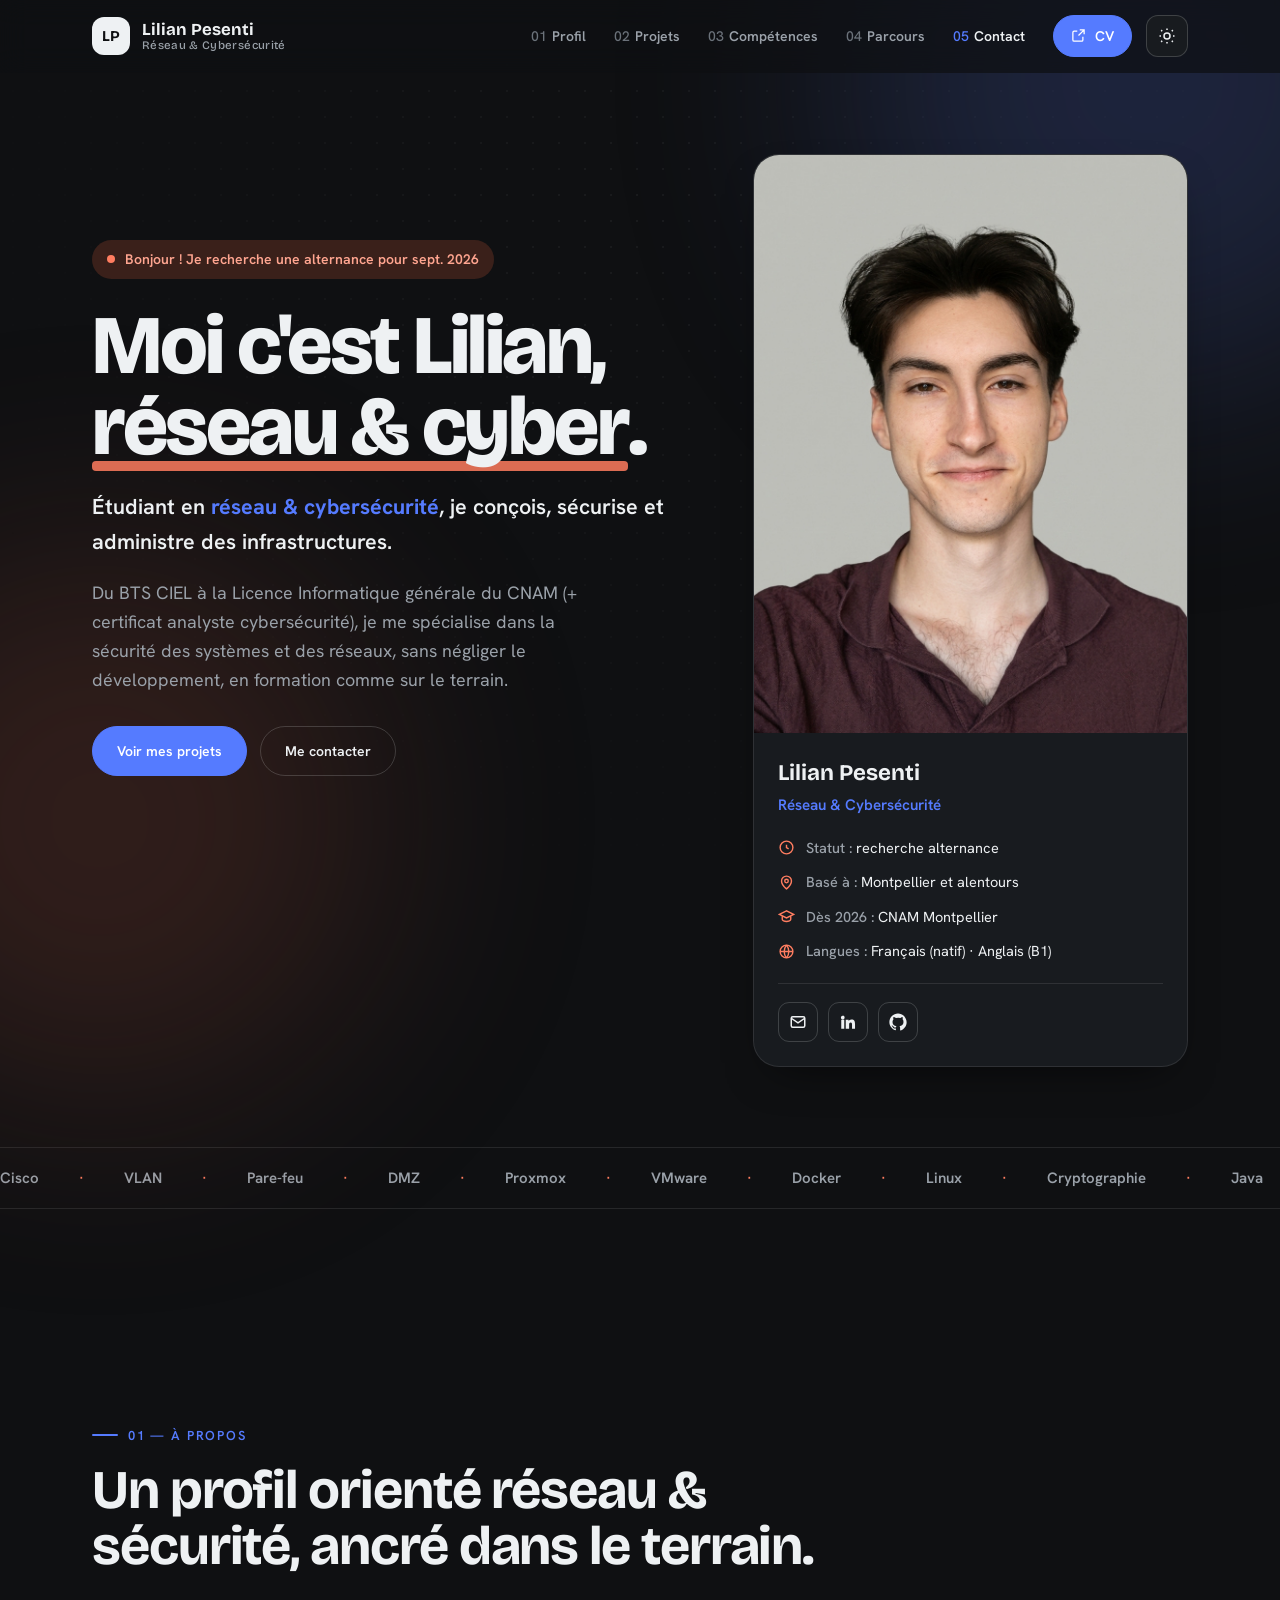
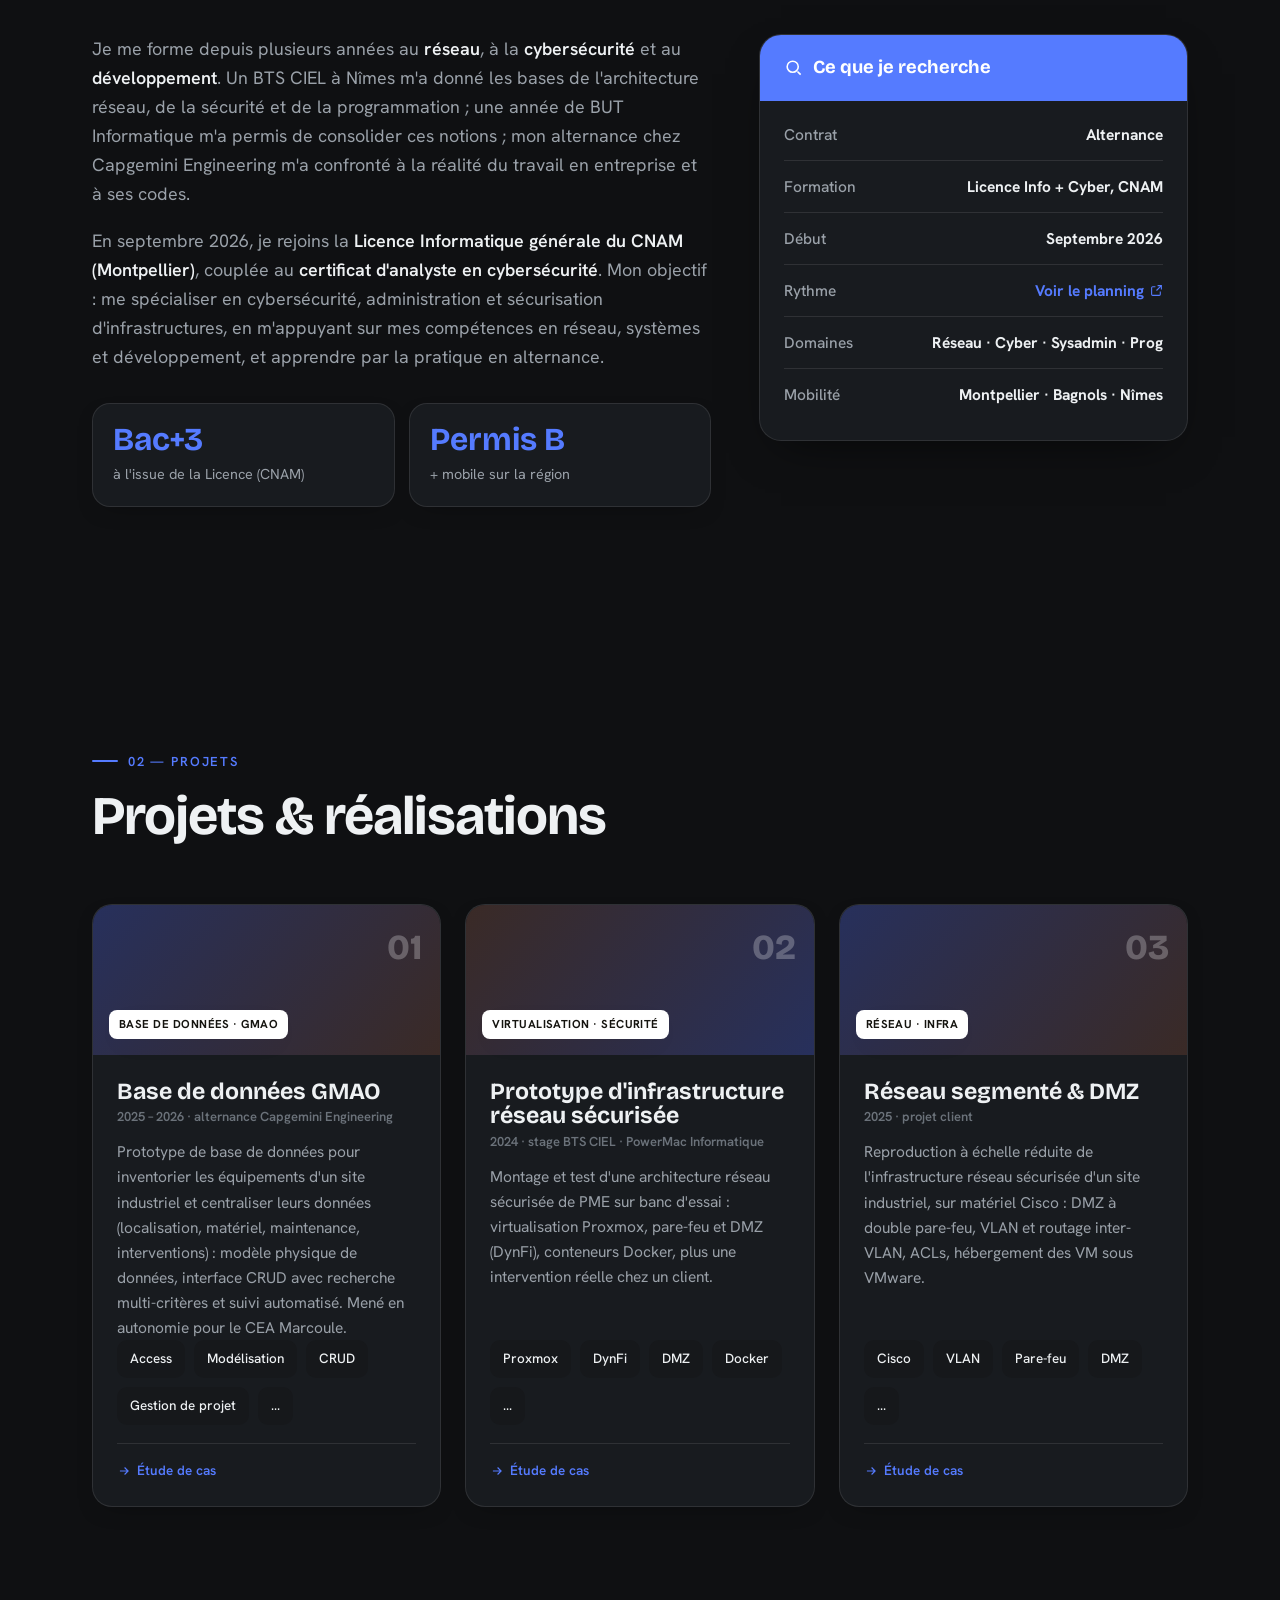
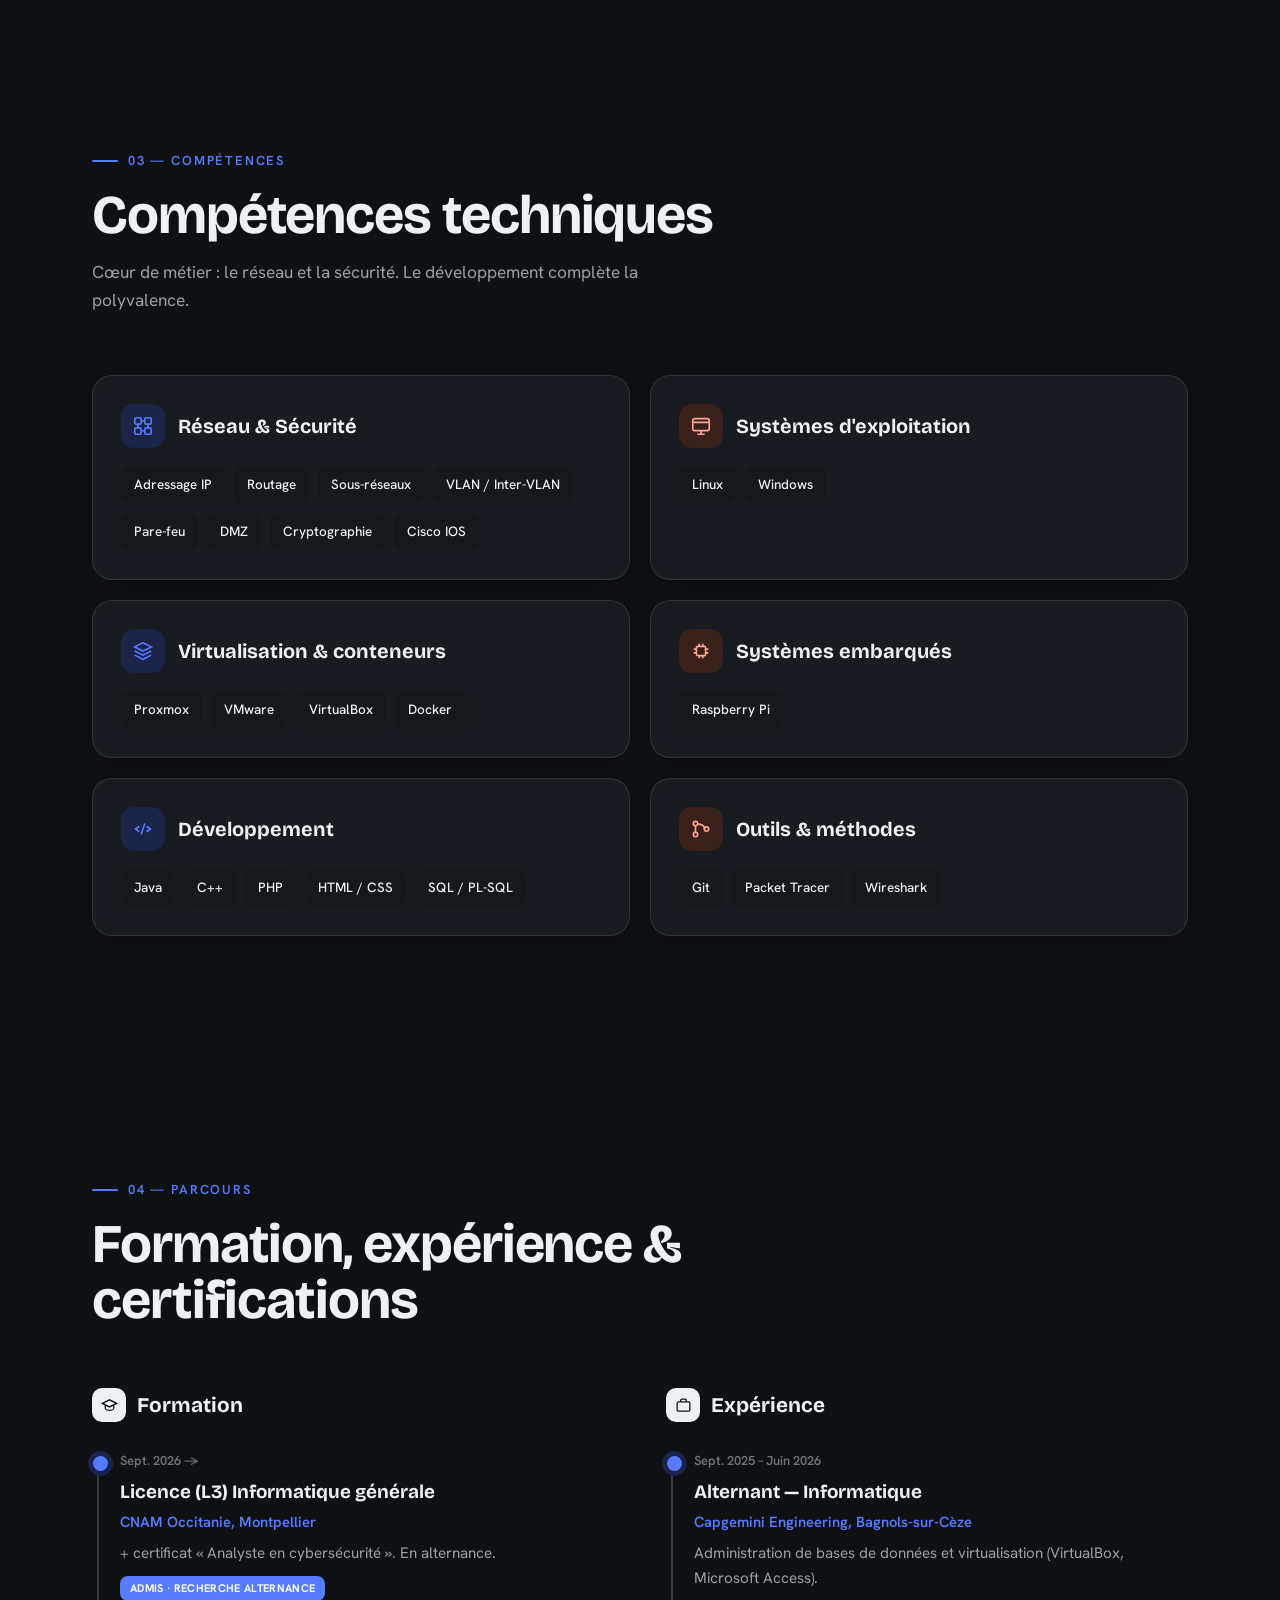
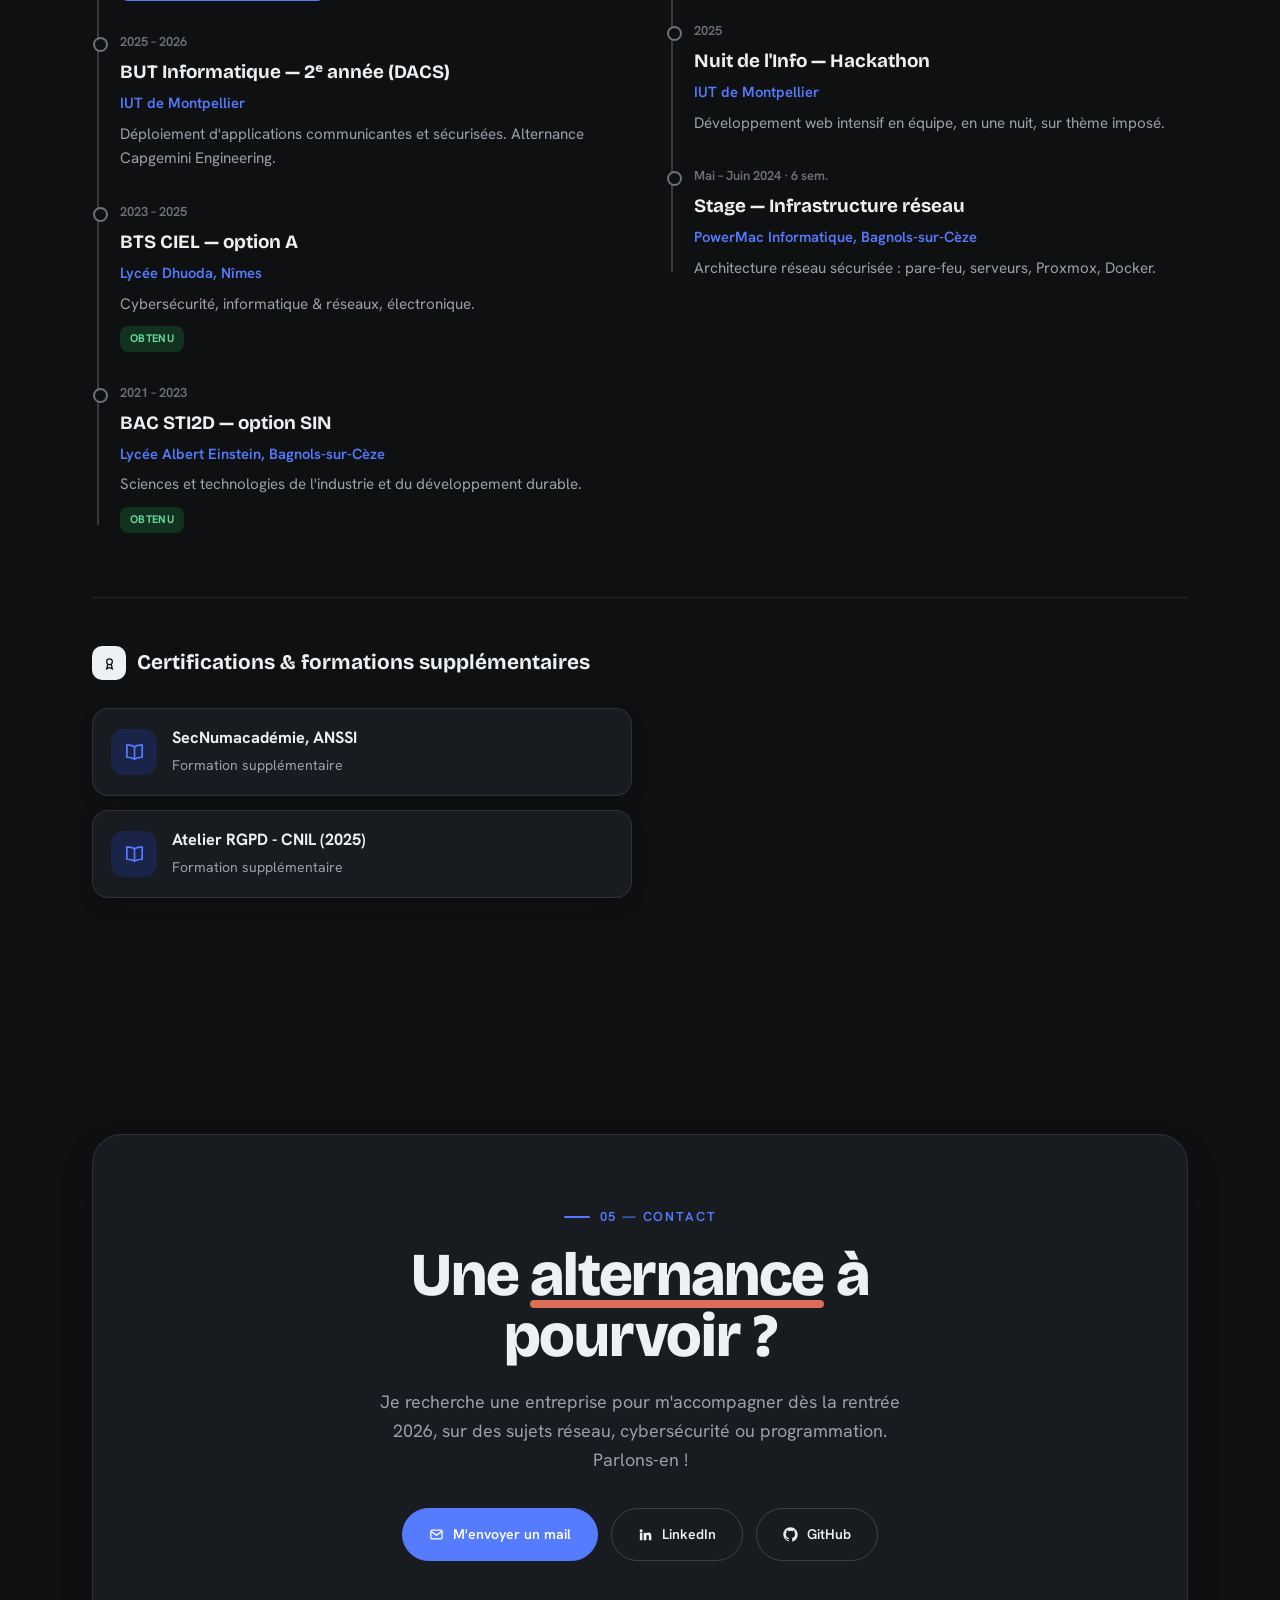
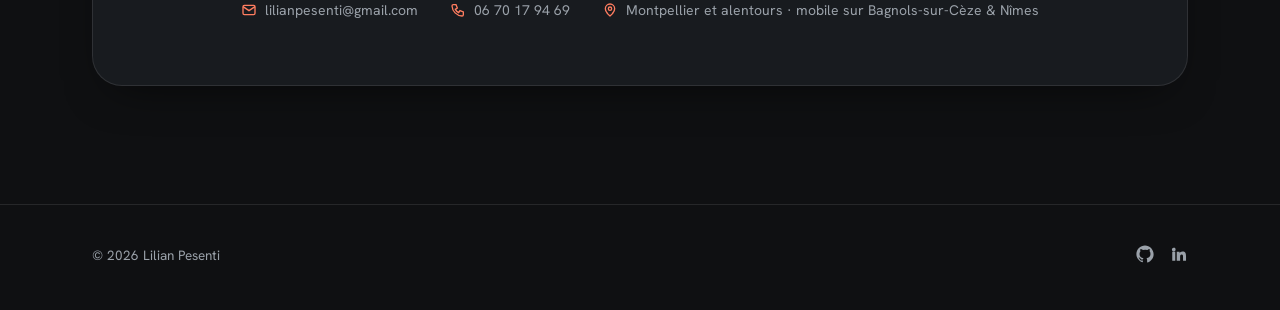
==== commit 8b09603b: "Add files via upload" ====
--- a/index.html
+++ b/index.html
@@ -122,15 +122,15 @@
     <div class="proj-grid">
       <article class="proj reveal">
         <div class="cover"><span class="ci">01</span><span class="ctag">Base de données · GMAO</span></div>
-        <div class="pin"><h3>Prototype de GMAO : base de données &amp; interface</h3><div class="yr">2025 – 2026 · alternance Capgemini Engineering</div><p>Prototype de base de données pour inventorier les équipements d'un site industriel et centraliser leurs données (localisation, matériel, maintenance, interventions) : modèle physique de données, interface CRUD avec recherche multi-critères et suivi automatisé. Mené en autonomie pour le CEA Marcoule.</p><div class="chips"><span class="chip">Access</span><span class="chip">Modélisation</span><span class="chip">CRUD</span><span class="chip">Gestion de projet</span><span class="chip">…</span></div><div class="links"><a class="card-link" href="projet-bdd-gmao.html"><svg viewBox="0 0 24 24" fill="none" stroke="currentColor" stroke-width="2"><path d="M5 12h14M13 6l6 6-6 6"/></svg>Étude de cas</a></div></div>
+        <div class="pin"><h3>Base de données GMAO</h3><div class="yr">2025 – 2026 · alternance Capgemini Engineering</div><p>Prototype de base de données pour inventorier les équipements d'un site industriel et centraliser leurs données (localisation, matériel, maintenance, interventions) : modèle physique de données, interface CRUD avec recherche multi-critères et suivi automatisé. Mené en autonomie pour le CEA Marcoule.</p><div class="chips"><span class="chip">Access</span><span class="chip">Modélisation</span><span class="chip">CRUD</span><span class="chip">Gestion de projet</span><span class="chip">…</span></div><div class="links"><a class="card-link" href="projet-bdd-gmao.html"><svg viewBox="0 0 24 24" fill="none" stroke="currentColor" stroke-width="2"><path d="M5 12h14M13 6l6 6-6 6"/></svg>Étude de cas</a></div></div>
       </article>
       <article class="proj reveal">
         <div class="cover"><span class="ci">02</span><span class="ctag">Virtualisation · Sécurité</span></div>
-        <div class="pin"><h3>Infrastructure PME : virtualisation, pare-feu &amp; conteneurs</h3><div class="yr">2024 · stage BTS CIEL · PowerMac Informatique</div><p>Montage et test d'une architecture réseau sécurisée de PME sur banc d'essai : virtualisation Proxmox, pare-feu et DMZ (DynFi), conteneurs Docker, plus une intervention réelle chez un client.</p><div class="chips"><span class="chip">Proxmox</span><span class="chip">DynFi</span><span class="chip">DMZ</span><span class="chip">Docker</span><span class="chip">…</span></div><div class="links"><a class="card-link" href="projet-infra-pme.html"><svg viewBox="0 0 24 24" fill="none" stroke="currentColor" stroke-width="2"><path d="M5 12h14M13 6l6 6-6 6"/></svg>Étude de cas</a></div></div>
+        <div class="pin"><h3>Prototype d'infrastructure réseau sécurisée</h3><div class="yr">2024 · stage BTS CIEL · PowerMac Informatique</div><p>Montage et test d'une architecture réseau sécurisée de PME sur banc d'essai : virtualisation Proxmox, pare-feu et DMZ (DynFi), conteneurs Docker, plus une intervention réelle chez un client.</p><div class="chips"><span class="chip">Proxmox</span><span class="chip">DynFi</span><span class="chip">DMZ</span><span class="chip">Docker</span><span class="chip">…</span></div><div class="links"><a class="card-link" href="projet-infra-pme.html"><svg viewBox="0 0 24 24" fill="none" stroke="currentColor" stroke-width="2"><path d="M5 12h14M13 6l6 6-6 6"/></svg>Étude de cas</a></div></div>
       </article>
       <article class="proj reveal">
         <div class="cover"><span class="ci">03</span><span class="ctag">Réseau · Infra</span></div>
-        <div class="pin"><h3>Infrastructure réseau segmentée &amp; DMZ</h3><div class="yr">2025 · projet client</div><p>Reproduction à échelle réduite de l'infrastructure réseau sécurisée d'un site industriel, sur matériel Cisco : DMZ à double pare-feu, VLAN et routage inter-VLAN, ACLs, hébergement des VM sous VMware.</p><div class="chips"><span class="chip">Cisco</span><span class="chip">VLAN</span><span class="chip">Pare-feu</span><span class="chip">DMZ</span><span class="chip">…</span></div><div class="links"><a class="card-link" href="projet-reseau-dmz.html"><svg viewBox="0 0 24 24" fill="none" stroke="currentColor" stroke-width="2"><path d="M5 12h14M13 6l6 6-6 6"/></svg>Étude de cas</a></div></div>
+        <div class="pin"><h3>Réseau segmenté &amp; DMZ</h3><div class="yr">2025 · projet client</div><p>Reproduction à échelle réduite de l'infrastructure réseau sécurisée d'un site industriel, sur matériel Cisco : DMZ à double pare-feu, VLAN et routage inter-VLAN, ACLs, hébergement des VM sous VMware.</p><div class="chips"><span class="chip">Cisco</span><span class="chip">VLAN</span><span class="chip">Pare-feu</span><span class="chip">DMZ</span><span class="chip">…</span></div><div class="links"><a class="card-link" href="projet-reseau-dmz.html"><svg viewBox="0 0 24 24" fill="none" stroke="currentColor" stroke-width="2"><path d="M5 12h14M13 6l6 6-6 6"/></svg>Étude de cas</a></div></div>
       </article>
     </div>
   </div>
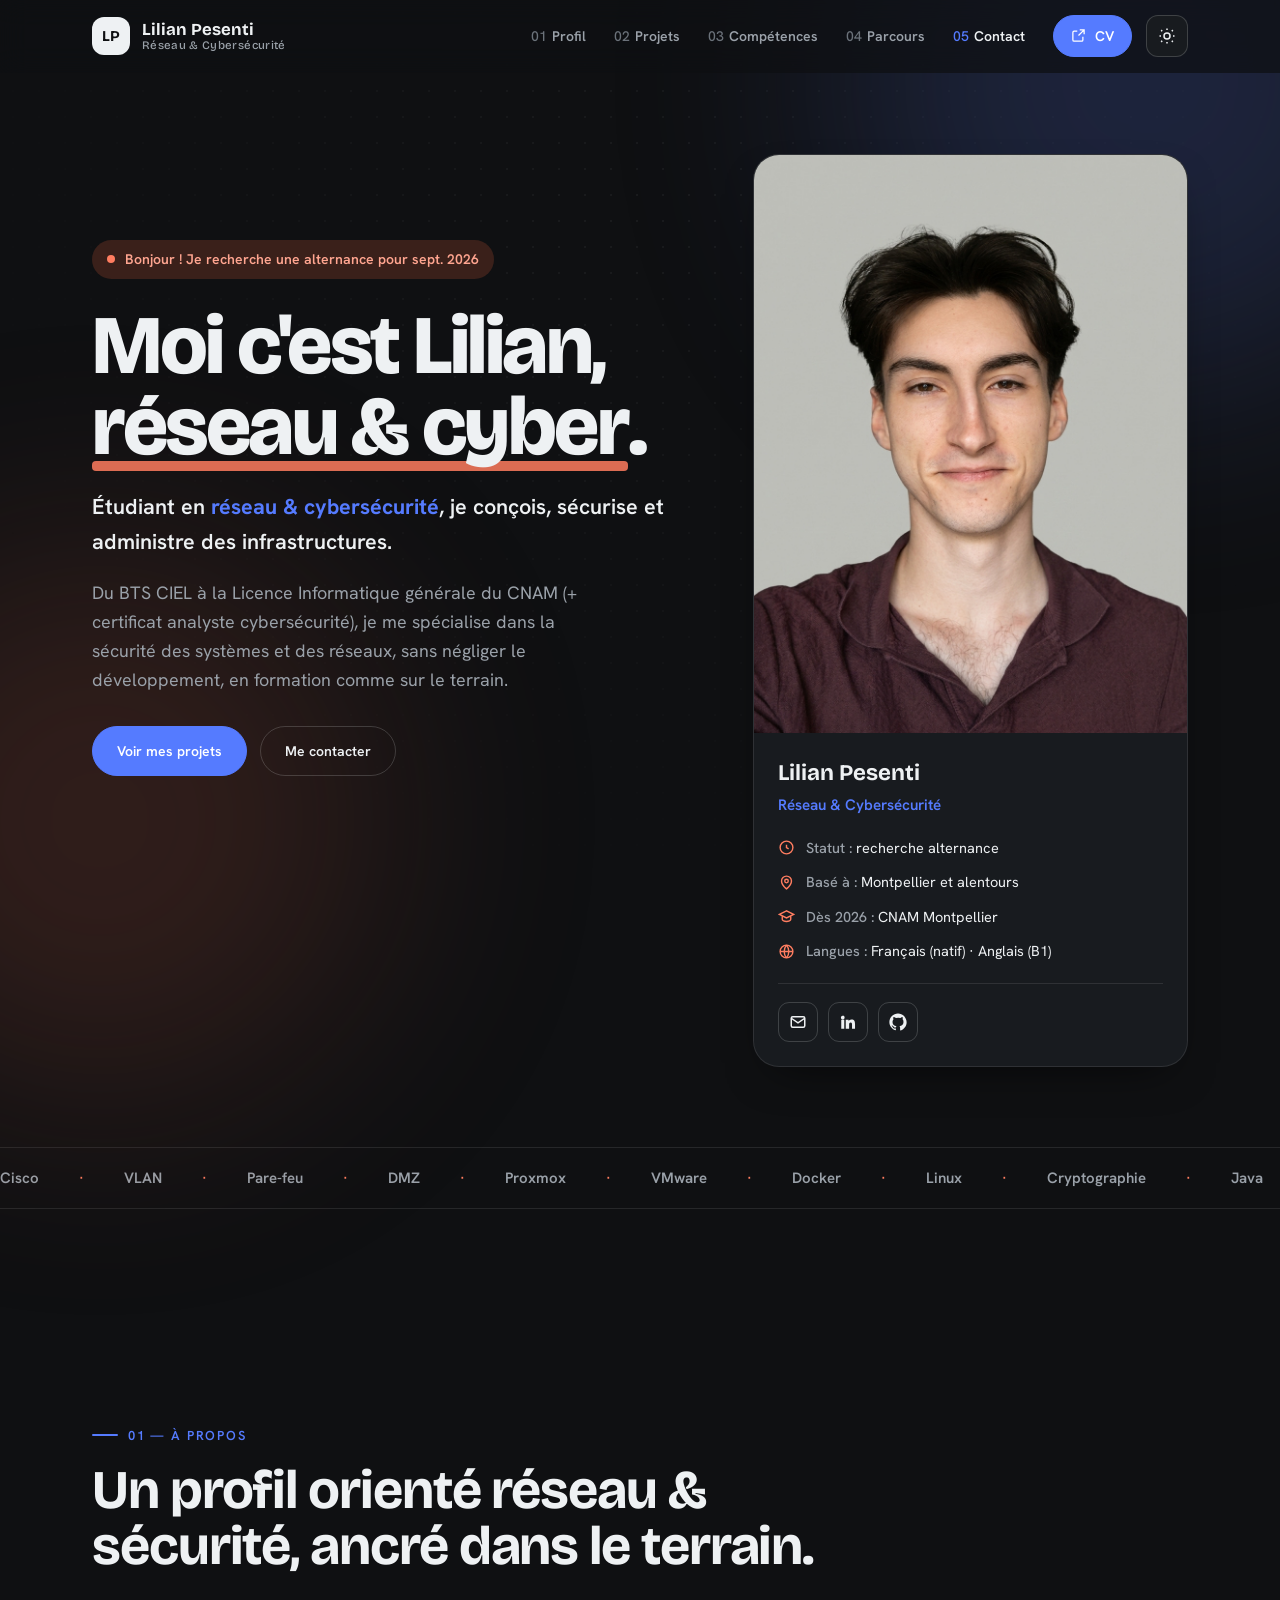
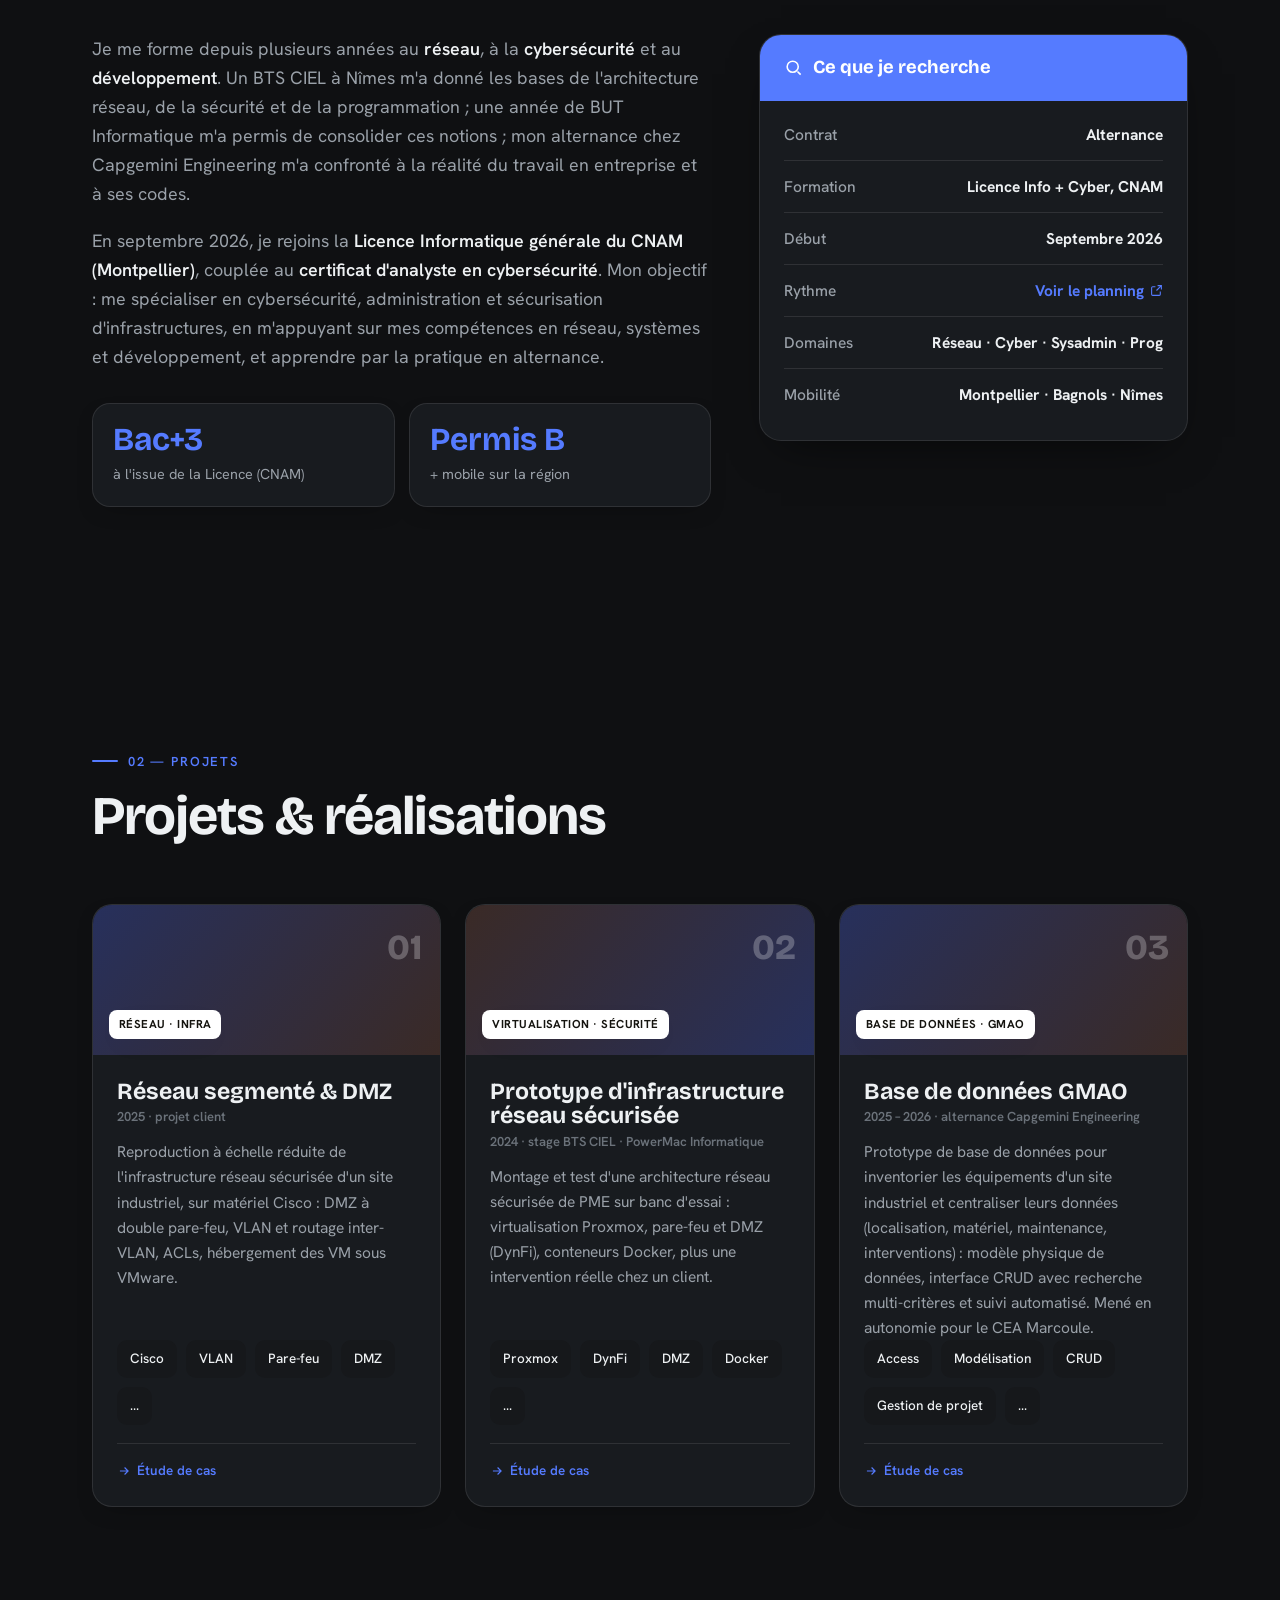
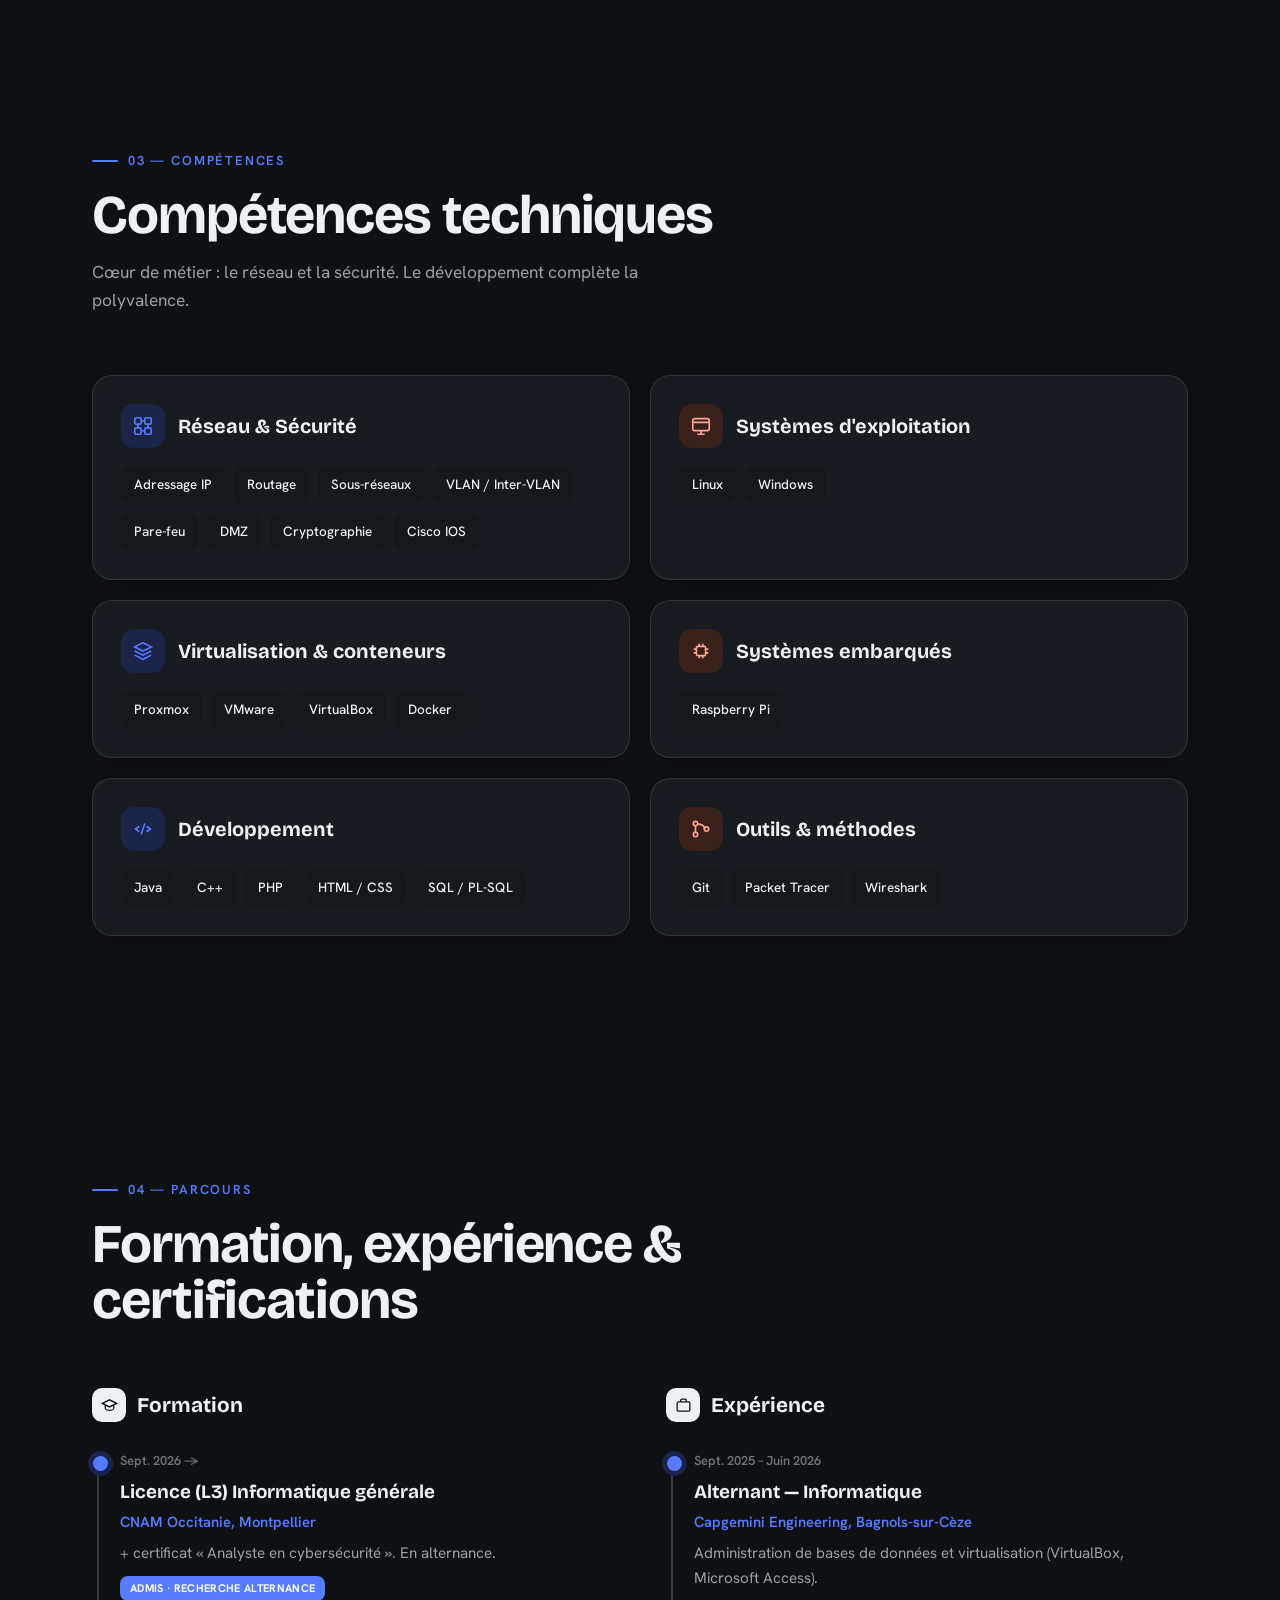
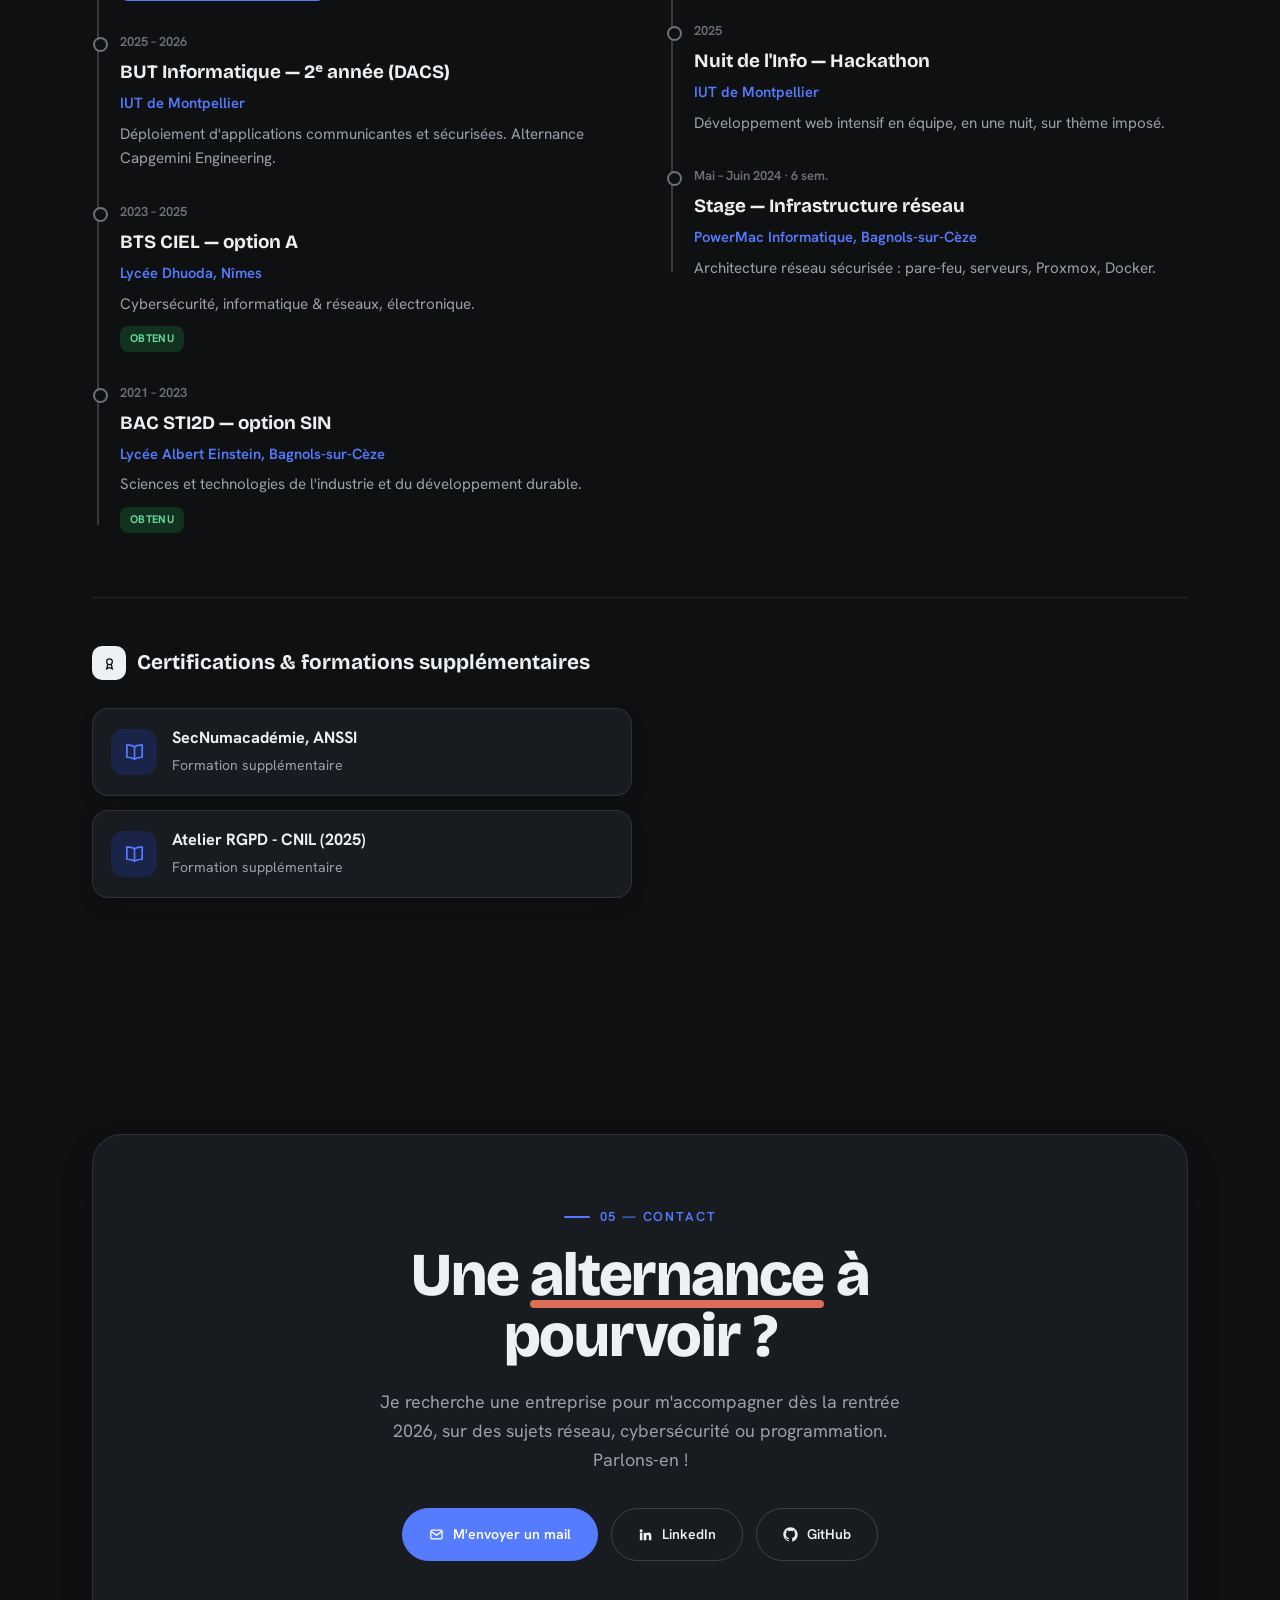
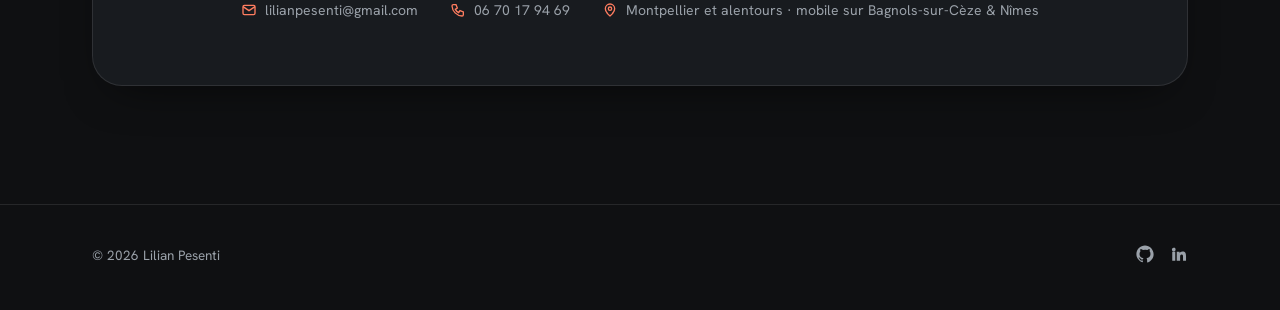
==== commit 0b3851d2: "Add files via upload" ====
--- a/index.html
+++ b/index.html
@@ -121,16 +121,16 @@
     <div class="sec-head reveal"><span class="eyebrow">02 — Projets</span><h2>Projets &amp; réalisations</h2></div>
     <div class="proj-grid">
       <article class="proj reveal">
-        <div class="cover"><span class="ci">01</span><span class="ctag">Base de données · GMAO</span></div>
-        <div class="pin"><h3>Base de données GMAO</h3><div class="yr">2025 – 2026 · alternance Capgemini Engineering</div><p>Prototype de base de données pour inventorier les équipements d'un site industriel et centraliser leurs données (localisation, matériel, maintenance, interventions) : modèle physique de données, interface CRUD avec recherche multi-critères et suivi automatisé. Mené en autonomie pour le CEA Marcoule.</p><div class="chips"><span class="chip">Access</span><span class="chip">Modélisation</span><span class="chip">CRUD</span><span class="chip">Gestion de projet</span><span class="chip">…</span></div><div class="links"><a class="card-link" href="projet-bdd-gmao.html"><svg viewBox="0 0 24 24" fill="none" stroke="currentColor" stroke-width="2"><path d="M5 12h14M13 6l6 6-6 6"/></svg>Étude de cas</a></div></div>
+        <div class="cover"><span class="ci">01</span><span class="ctag">Réseau · Infra</span></div>
+        <div class="pin"><h3>Réseau segmenté &amp; DMZ</h3><div class="yr">2025 · projet client</div><p>Reproduction à échelle réduite de l'infrastructure réseau sécurisée d'un site industriel, sur matériel Cisco : DMZ à double pare-feu, VLAN et routage inter-VLAN, ACLs, hébergement des VM sous VMware.</p><div class="chips"><span class="chip">Cisco</span><span class="chip">VLAN</span><span class="chip">Pare-feu</span><span class="chip">DMZ</span><span class="chip">…</span></div><div class="links"><a class="card-link" href="projet-reseau-dmz.html"><svg viewBox="0 0 24 24" fill="none" stroke="currentColor" stroke-width="2"><path d="M5 12h14M13 6l6 6-6 6"/></svg>Étude de cas</a></div></div>
       </article>
       <article class="proj reveal">
         <div class="cover"><span class="ci">02</span><span class="ctag">Virtualisation · Sécurité</span></div>
         <div class="pin"><h3>Prototype d'infrastructure réseau sécurisée</h3><div class="yr">2024 · stage BTS CIEL · PowerMac Informatique</div><p>Montage et test d'une architecture réseau sécurisée de PME sur banc d'essai : virtualisation Proxmox, pare-feu et DMZ (DynFi), conteneurs Docker, plus une intervention réelle chez un client.</p><div class="chips"><span class="chip">Proxmox</span><span class="chip">DynFi</span><span class="chip">DMZ</span><span class="chip">Docker</span><span class="chip">…</span></div><div class="links"><a class="card-link" href="projet-infra-pme.html"><svg viewBox="0 0 24 24" fill="none" stroke="currentColor" stroke-width="2"><path d="M5 12h14M13 6l6 6-6 6"/></svg>Étude de cas</a></div></div>
       </article>
       <article class="proj reveal">
-        <div class="cover"><span class="ci">03</span><span class="ctag">Réseau · Infra</span></div>
-        <div class="pin"><h3>Réseau segmenté &amp; DMZ</h3><div class="yr">2025 · projet client</div><p>Reproduction à échelle réduite de l'infrastructure réseau sécurisée d'un site industriel, sur matériel Cisco : DMZ à double pare-feu, VLAN et routage inter-VLAN, ACLs, hébergement des VM sous VMware.</p><div class="chips"><span class="chip">Cisco</span><span class="chip">VLAN</span><span class="chip">Pare-feu</span><span class="chip">DMZ</span><span class="chip">…</span></div><div class="links"><a class="card-link" href="projet-reseau-dmz.html"><svg viewBox="0 0 24 24" fill="none" stroke="currentColor" stroke-width="2"><path d="M5 12h14M13 6l6 6-6 6"/></svg>Étude de cas</a></div></div>
+        <div class="cover"><span class="ci">03</span><span class="ctag">Base de données · GMAO</span></div>
+        <div class="pin"><h3>Base de données GMAO</h3><div class="yr">2025 – 2026 · alternance Capgemini Engineering</div><p>Prototype de base de données pour inventorier les équipements d'un site industriel et centraliser leurs données (localisation, matériel, maintenance, interventions) : modèle physique de données, interface CRUD avec recherche multi-critères et suivi automatisé. Mené en autonomie pour le CEA Marcoule.</p><div class="chips"><span class="chip">Access</span><span class="chip">Modélisation</span><span class="chip">CRUD</span><span class="chip">Gestion de projet</span><span class="chip">…</span></div><div class="links"><a class="card-link" href="projet-bdd-gmao.html"><svg viewBox="0 0 24 24" fill="none" stroke="currentColor" stroke-width="2"><path d="M5 12h14M13 6l6 6-6 6"/></svg>Étude de cas</a></div></div>
       </article>
     </div>
   </div>
